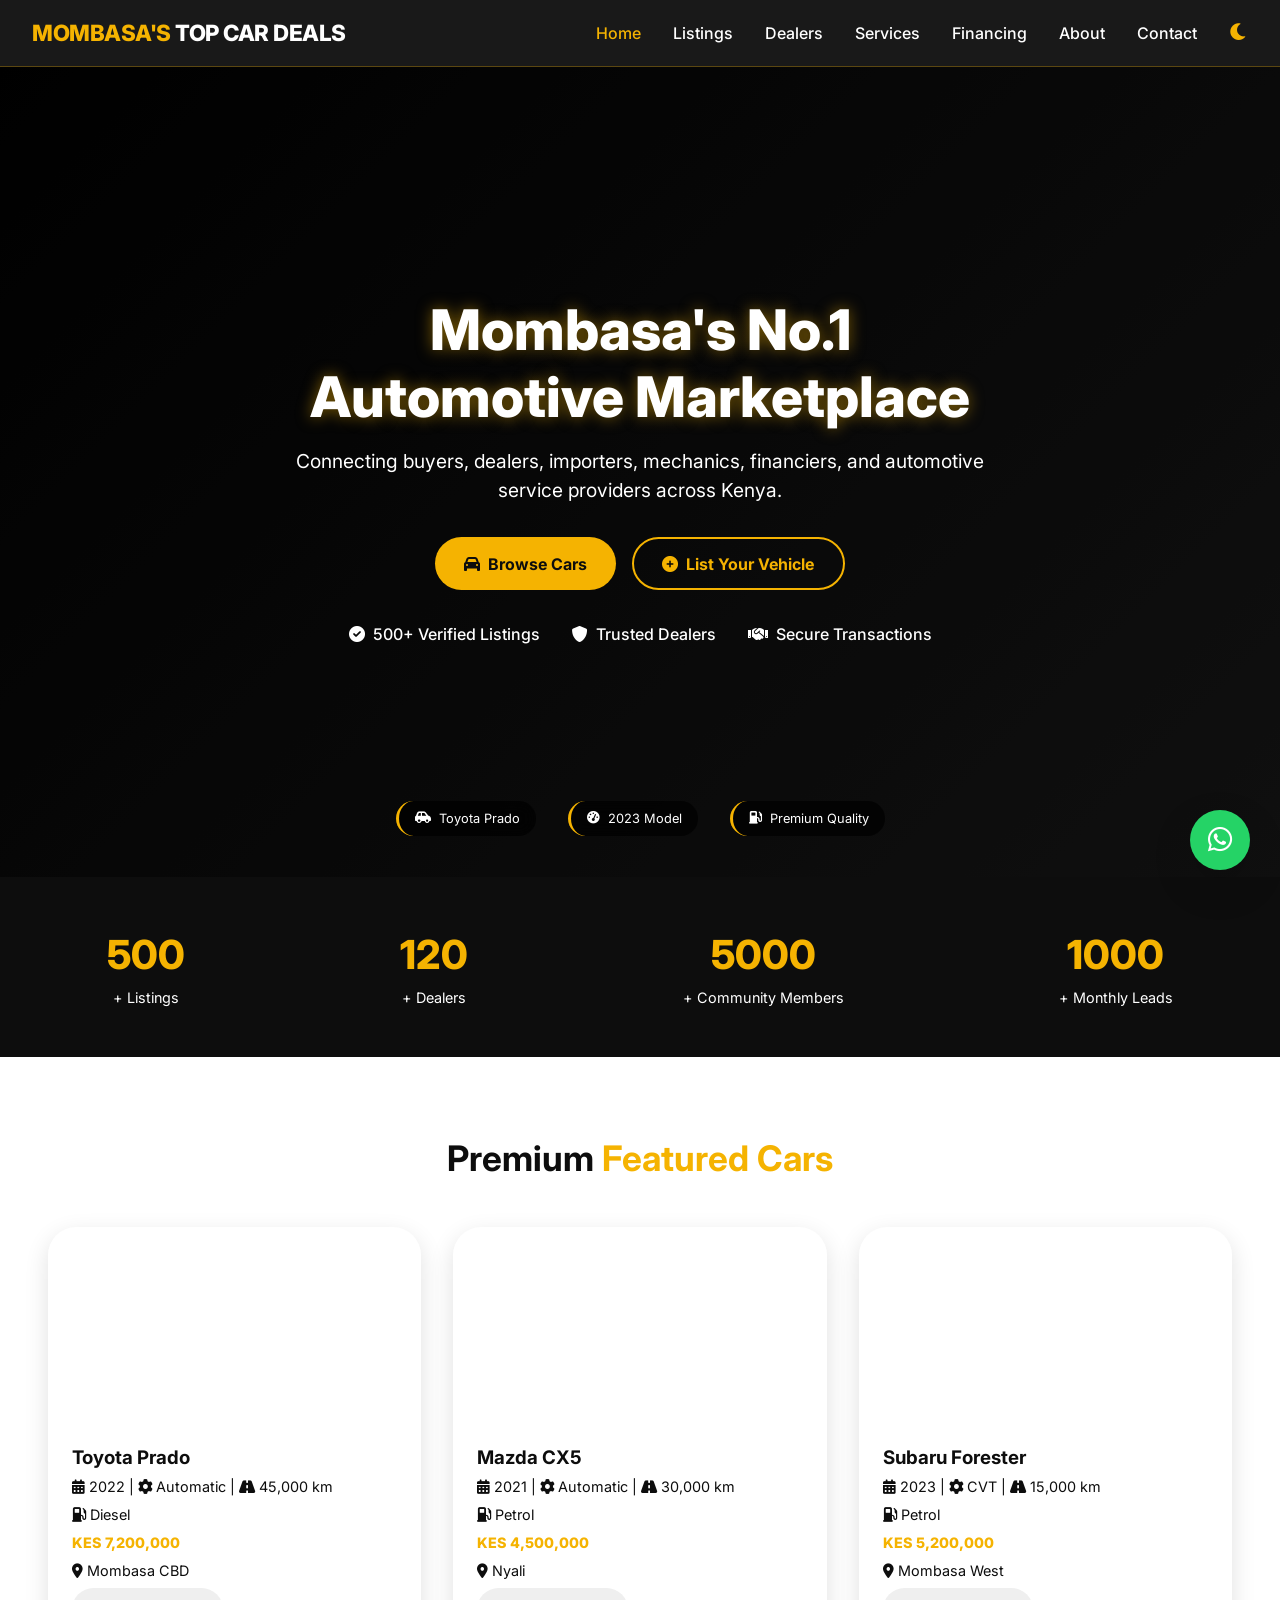
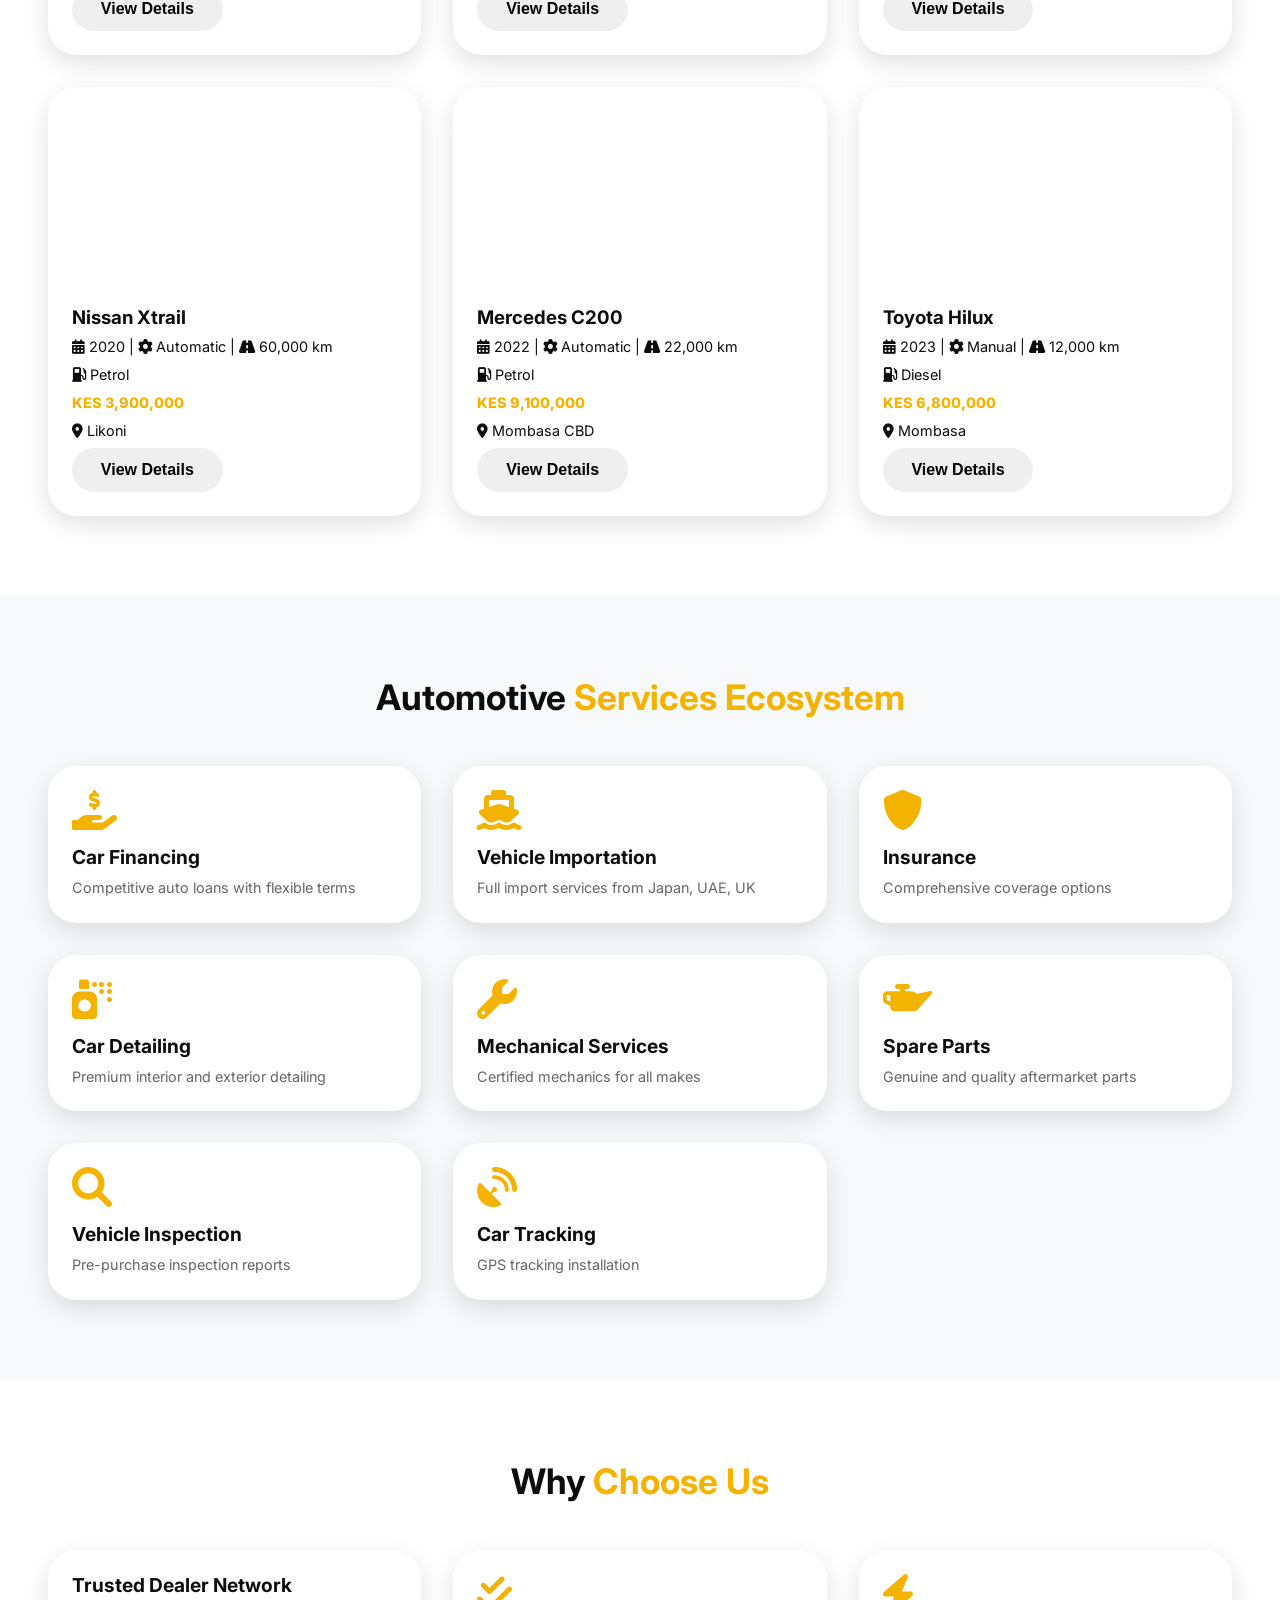
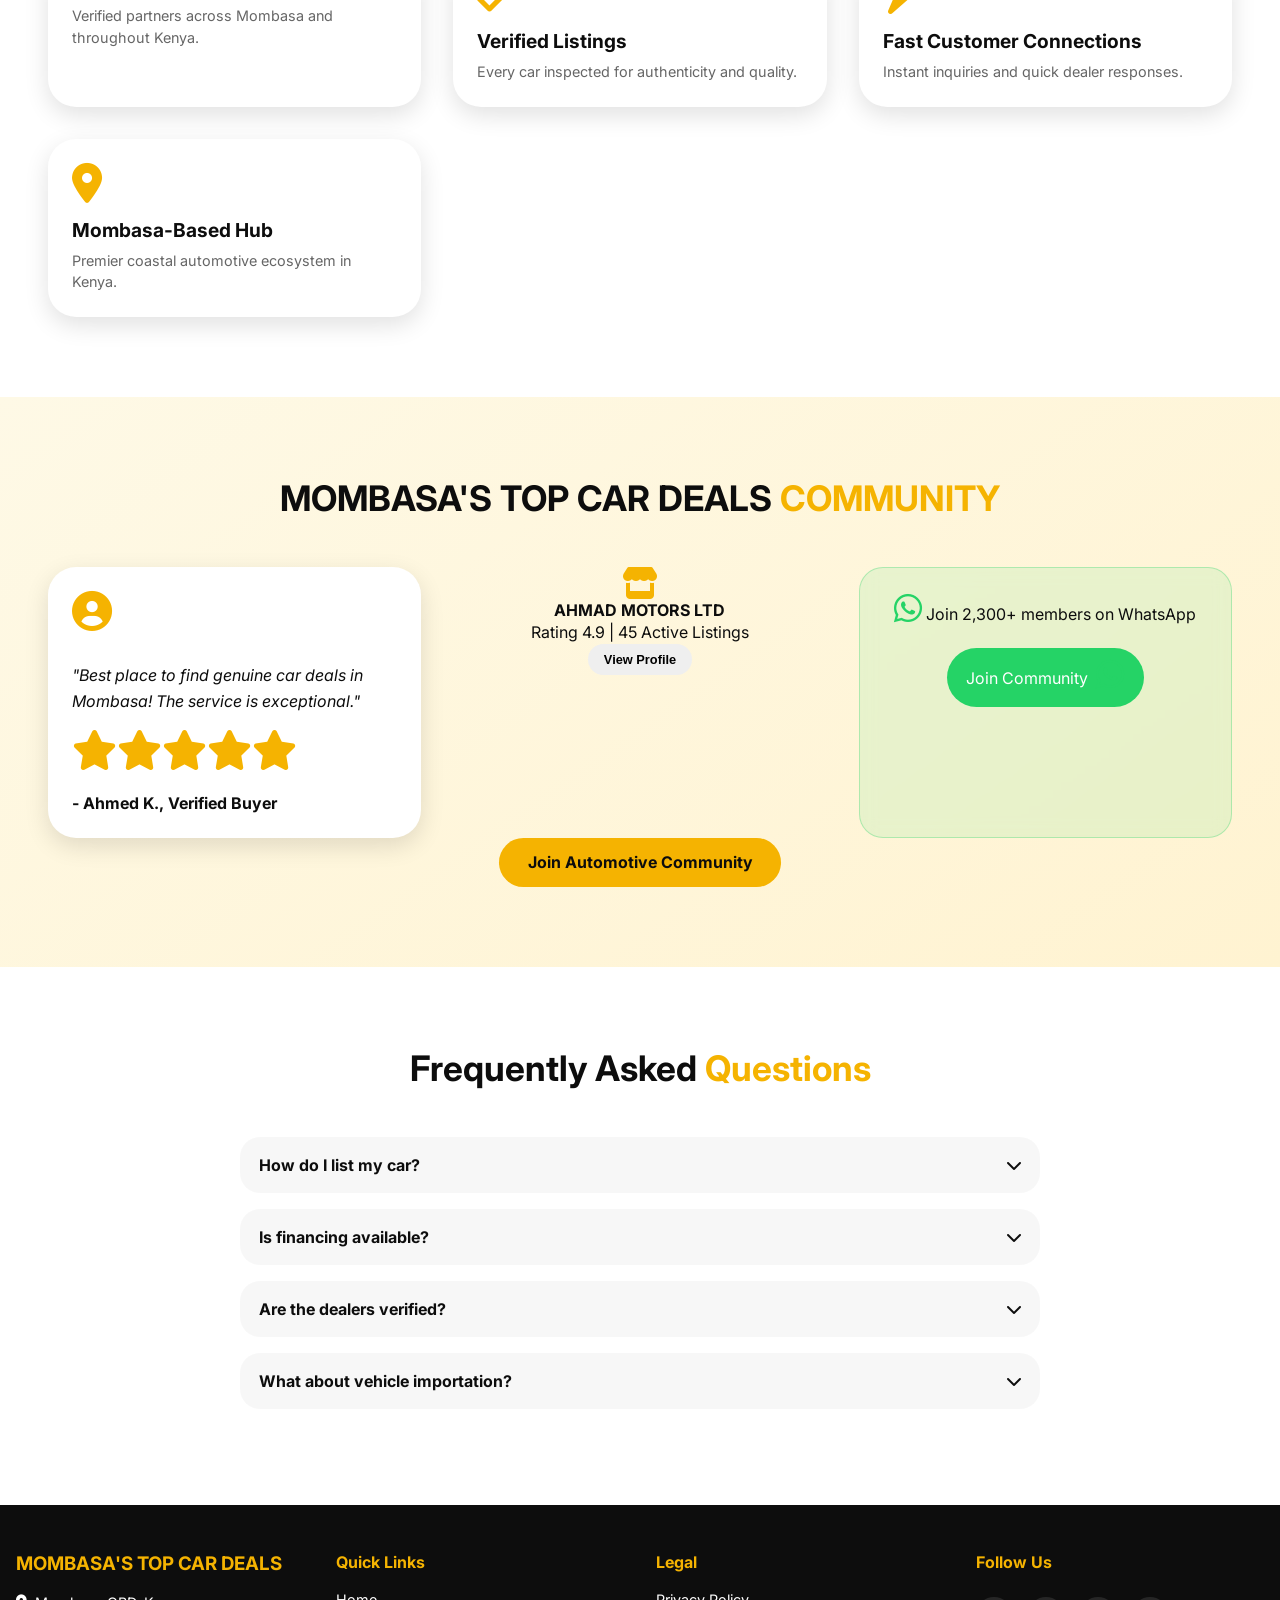
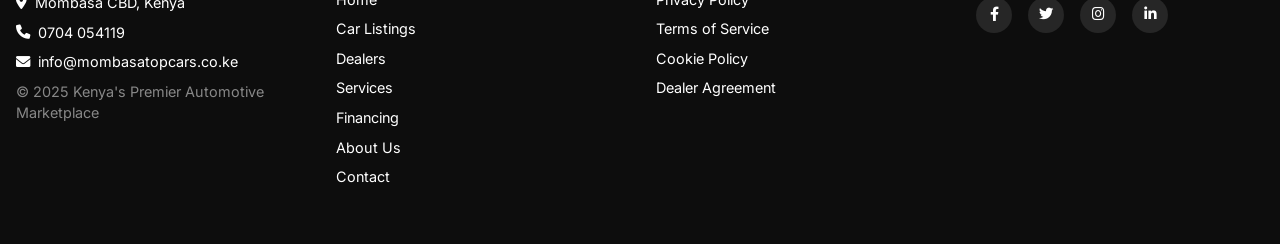
==== index.html @ 68b7b381 "Add files via upload" ====
<!DOCTYPE html>
<html lang="en">
<head>
    <meta charset="UTF-8">
    <meta name="viewport" content="width=device-width, initial-scale=1.0, viewport-fit=cover">
    <meta name="description" content="Mombasa's #1 Automotive Marketplace - Connect with trusted dealers, explore premium cars, financing, and automotive services across Kenya.">
    <meta name="keywords" content="Mombasa car dealers, Kenya automotive marketplace, used cars Kenya, dealership Mombasa, car financing Kenya, vehicle importation Kenya">
    <meta name="author" content="Mombasa's Top Car Deals">
    <meta property="og:title" content="Mombasa's Top Car Deals | Premium Automotive Marketplace">
    <meta property="og:description" content="Buy, sell, finance, and service vehicles in Kenya's premier automotive hub.">
    <meta property="og:image" content="assets/og-image.jpg">
    <meta property="og:type" content="website">
    <title>Mombasa's Top Car Deals | Premium Automotive Marketplace Kenya</title>
    <link rel="stylesheet" href="https://cdnjs.cloudflare.com/ajax/libs/font-awesome/6.0.0-beta3/css/all.min.css">
    <link rel="stylesheet" href="css/style.css">
    <link href="https://fonts.googleapis.com/css2?family=Inter:opsz,wght@14..32,300;14..32,400;14..32,500;14..32,600;14..32,700;14..32,800&display=swap" rel="stylesheet">
</head>
<body>

    <a href="https://wa.me/254704054119" class="whatsapp-float" target="_blank" aria-label="WhatsApp Chat">
        <i class="fab fa-whatsapp"></i>
    </a>


    <nav class="navbar">
        <div class="nav-container">
            <div class="logo">
                <span class="logo-gold">MOMBASA'S</span> TOP CAR DEALS
            </div>
            <div class="nav-links" id="navLinks">
                <a href="index.html" class="active">Home</a>
                <a href="listings.html">Listings</a>
                <a href="dealers.html">Dealers</a>
                <a href="services.html">Services</a>
                <a href="financing.html">Financing</a>
                <a href="about.html">About</a>
                <a href="contact.html">Contact</a>
                <button id="darkModeToggle" class="dark-toggle">
                    <i class="fas fa-moon"></i>
                </button>
            </div>
            <div class="hamburger" id="hamburger">
                <i class="fas fa-bars"></i>
            </div>
        </div>
    </nav>

    <main>
        <section class="hero">
            <div class="hero-overlay"></div>
            <div class="hero-content">
                <h1 class="hero-title">Mombasa's No.1 Automotive Marketplace</h1>
                <p class="hero-subtitle">Connecting buyers, dealers, importers, mechanics, financiers, and automotive service providers across Kenya.</p>
                <div class="hero-buttons">
                    <a href="listings.html" class="btn btn-primary">
                        <i class="fas fa-car"></i> Browse Cars
                    </a>
                    <a href="contact.html" class="btn btn-secondary">
                        <i class="fas fa-plus-circle"></i> List Your Vehicle
                    </a>
                </div>
                <div class="trust-badges">
                    <span><i class="fas fa-check-circle"></i> 500+ Verified Listings</span>
                    <span><i class="fas fa-shield-alt"></i> Trusted Dealers</span>
                    <span><i class="fas fa-handshake"></i> Secure Transactions</span>
                </div>
            </div>
            <div class="floating-cards">
                <div class="float-card"><i class="fas fa-car-side"></i> Toyota Prado</div>
                <div class="float-card"><i class="fas fa-tachometer-alt"></i> 2023 Model</div>
                <div class="float-card"><i class="fas fa-gas-pump"></i> Premium Quality</div>
            </div>
        </section>

        <section class="stats-section">
            <div class="stat-item">
                <div class="stat-number" data-target="500">0</div>
                <span class="stat-label">+ Listings</span>
            </div>
            <div class="stat-item">
                <div class="stat-number" data-target="120">0</div>
                <span class="stat-label">+ Dealers</span>
            </div>
            <div class="stat-item">
                <div class="stat-number" data-target="5000">0</div>
                <span class="stat-label">+ Community Members</span>
            </div>
            <div class="stat-item">
                <div class="stat-number" data-target="1000">0</div>
                <span class="stat-label">+ Monthly Leads</span>
            </div>
        </section>

        <section class="section featured-cars">
            <div class="container">
                <h2 class="section-title">Premium <span class="highlight">Featured Cars</span></h2>
                <div class="cars-grid" id="featuredCarsGrid"></div>
            </div>
        </section>

        <section class="section bg-dark services-section">
            <div class="container">
                <h2 class="section-title">Automotive <span class="highlight">Services Ecosystem</span></h2>
                <div class="services-grid" id="servicesGrid"></div>
            </div>
        </section>

        <section class="section why-choose-us">
            <div class="container">
                <h2 class="section-title">Why <span class="highlight">Choose Us</span></h2>
                <div class="features-grid">
                    <div class="feature-card">
                        <h3>Trusted Dealer Network</h3>
                        <p>Verified partners across Mombasa and throughout Kenya.</p>
                    </div>
                    <div class="feature-card">
                        <i class="fas fa-check-double"></i>
                        <h3>Verified Listings</h3>
                        <p>Every car inspected for authenticity and quality.</p>
                    </div>
                    <div class="feature-card">
                        <i class="fas fa-bolt"></i>
                        <h3>Fast Customer Connections</h3>
                        <p>Instant inquiries and quick dealer responses.</p>
                    </div>
                    <div class="feature-card">
                        <i class="fas fa-map-marker-alt"></i>
                        <h3>Mombasa-Based Hub</h3>
                        <p>Premier coastal automotive ecosystem in Kenya.</p>
                    </div>
                </div>
            </div>
        </section>

        <section class="section community-section">
            <div class="container">
                <h2 class="section-title">MOMBASA'S TOP CAR DEALS <span class="highlight">COMMUNITY</span></h2>
                <div class="community-grid">
                    <div class="testimonial-card">
                        <i class="fas fa-user-circle"></i>
                        <p>"Best place to find genuine car deals in Mombasa! The service is exceptional."</p>
                        <div class="stars">
                            <i class="fas fa-star"></i><i class="fas fa-star"></i><i class="fas fa-star"></i><i class="fas fa-star"></i><i class="fas fa-star"></i>
                        </div>
                        <h4>- Ahmed K., Verified Buyer</h4>
                    </div>
                    <div class="dealer-spotlight">
                        <i class="fas fa-store"></i>
                        <h4>AHMAD MOTORS LTD</h4>
                        <p>Rating 4.9 | 45 Active Listings</p>
                        <button class="btn btn-small view-dealer">View Profile</button>
                    </div>
                    <div class="whatsapp-preview">
                        <i class="fab fa-whatsapp"></i>
                        <span>Join 2,300+ members on WhatsApp</span>
                        <a href="#" class="btn-whatsapp">Join Community <i class="fab fa-whatsapp"></i></a>
                    </div>
                </div>
                <div class="text-center">
                    <a href="contact.html" class="btn btn-primary">Join Automotive Community</a>
                </div>
            </div>
        </section>

        <section class="section faq-section">
            <div class="container">
                <h2 class="section-title">Frequently Asked <span class="highlight">Questions</span></h2>
                <div class="faq-accordion">
                    <div class="faq-item">
                        <div class="faq-question">How do I list my car? <i class="fas fa-chevron-down"></i></div>
                        <div class="faq-answer">Contact our team via the contact page or call 0704 054119 to list your vehicle instantly. Our representatives will guide you through the simple process.</div>
                    </div>
                    <div class="faq-item">
                        <div class="faq-question">Is financing available? <i class="fas fa-chevron-down"></i></div>
                        <div class="faq-answer">Yes absolutely! Use our financing page to calculate monthly installments and apply with our trusted partner banks and financial institutions.</div>
                    </div>
                    <div class="faq-item">
                        <div class="faq-question">Are the dealers verified? <i class="fas fa-chevron-down"></i></div>
                        <div class="faq-answer">Every dealer on our platform undergoes thorough verification including business registration, physical location checks, and customer feedback validation.</div>
                    </div>
                    <div class="faq-item">
                        <div class="faq-question">What about vehicle importation? <i class="fas fa-chevron-down"></i></div>
                        <div class="faq-answer">We offer comprehensive vehicle importation services from Japan, UAE, and UK with full customs clearance and delivery to Mombasa port.</div>
                    </div>
                </div>
            </div>
        </section>
    </main>

    <footer class="footer">
        <div class="footer-content">
            <div class="footer-section">
                <h3>MOMBASA'S TOP CAR DEALS</h3>
                <p><i class="fas fa-map-marker-alt"></i> Mombasa CBD, Kenya</p>
                <p><i class="fas fa-phone"></i> 0704 054119</p>
                <p><i class="fas fa-envelope"></i> info@mombasatopcars.co.ke</p>
                <p class="copyright">© 2025 Kenya's Premier Automotive Marketplace</p>
            </div>
            <div class="footer-section">
                <h4>Quick Links</h4>
                <a href="index.html">Home</a>
                <a href="listings.html">Car Listings</a>
                <a href="dealers.html">Dealers</a>
                <a href="services.html">Services</a>
                <a href="financing.html">Financing</a>
                <a href="about.html">About Us</a>
                <a href="contact.html">Contact</a>
            </div>
            <div class="footer-section">
                <h4>Legal</h4>
                <a href="#">Privacy Policy</a>
                <a href="#">Terms of Service</a>
                <a href="#">Cookie Policy</a>
                <a href="#">Dealer Agreement</a>
            </div>
            <div class="footer-section">
                <h4>Follow Us</h4>
                <div class="social-icons">
                    <a href="#" aria-label="Facebook"><i class="fab fa-facebook-f"></i></a>
                    <a href="#" aria-label="Twitter"><i class="fab fa-twitter"></i></a>
                    <a href="#" aria-label="Instagram"><i class="fab fa-instagram"></i></a>
                    <a href="#" aria-label="LinkedIn"><i class="fab fa-linkedin-in"></i></a>
                </div>
            </div>
        </div>
    </footer>

    <script src="js/script.js"></script>
</body>
</html>
---- css/style.css ----
/* css/style.css - Premium Automotive Marketplace Platform */

/* ============================================
   CSS Variables & Reset
   ============================================ */
:root {
    --black: #0D0D0D;
    --gold: #F5B301;
    --red: #D62828;
    --white: #FFFFFF;
    --gray-100: #f8f9fa;
    --gray-200: #e9ecef;
    --gray-300: #dee2e6;
    --gray-800: #1e1e1e;
    --shadow-sm: 0 2px 8px rgba(0, 0, 0, 0.08);
    --shadow-md: 0 8px 24px rgba(0, 0, 0, 0.12);
    --shadow-lg: 0 16px 40px rgba(0, 0, 0, 0.16);
    --shadow-xl: 0 24px 56px rgba(0, 0, 0, 0.2);
    --transition-fast: 0.2s ease;
    --transition-base: 0.3s ease;
    --transition-slow: 0.5s ease;
}

* {
    margin: 0;
    padding: 0;
    box-sizing: border-box;
}

body {
    font-family: 'Inter', sans-serif;
    background: var(--white);
    color: var(--black);
    overflow-x: hidden;
    transition: background var(--transition-base), color var(--transition-base);
    line-height: 1.5;
}

body.dark {
    background: #121212;
    color: #e0e0e0;
}

/* ============================================
   Typography
   ============================================ */
h1, h2, h3, h4, h5, h6 {
    font-weight: 700;
    line-height: 1.2;
}

a {
    text-decoration: none;
    color: inherit;
}

/* ============================================
   Loading Overlay
   ============================================ */
#loading-overlay {
    position: fixed;
    inset: 0;
    background: var(--black);
    z-index: 9999;
    display: flex;
    align-items: center;
    justify-content: center;
    transition: opacity 0.3s ease;
}

.loader {
    width: 48px;
    height: 48px;
    border: 4px solid var(--gray-300);
    border-top-color: var(--gold);
    border-radius: 50%;
    animation: spin 1s linear infinite;
}

@keyframes spin {
    to { transform: rotate(360deg); }
}

/* ============================================
   WhatsApp Float & Back to Top
   ============================================ */
.whatsapp-float {
    position: fixed;
    bottom: 30px;
    right: 30px;
    background: #25D366;
    color: white;
    width: 60px;
    height: 60px;
    border-radius: 50%;
    display: flex;
    align-items: center;
    justify-content: center;
    font-size: 28px;
    z-index: 99;
    box-shadow: var(--shadow-lg);
    transition: transform var(--transition-fast);
}

.whatsapp-float:hover {
    transform: scale(1.1);
}

.back-to-top {
    position: fixed;
    bottom: 110px;
    right: 30px;
    background: var(--gold);
    color: var(--black);
    width: 45px;
    height: 45px;
    border-radius: 50%;
    border: none;
    cursor: pointer;
    display: none;
    z-index: 99;
    transition: transform var(--transition-fast);
}

.back-to-top:hover {
    transform: scale(1.1);
}

/* ============================================
   Navigation
   ============================================ */
.navbar {
    position: sticky;
    top: 0;
    z-index: 1000;
    background: rgba(13, 13, 13, 0.95);
    backdrop-filter: blur(16px);
    padding: 1rem 2rem;
    border-bottom: 1px solid rgba(245, 179, 1, 0.3);
    transition: var(--transition-base);
}

.nav-container {
    max-width: 1400px;
    margin: 0 auto;
    display: flex;
    justify-content: space-between;
    align-items: center;
}

.logo {
    font-weight: 800;
    font-size: 1.2rem;
    color: var(--white);
    letter-spacing: -0.5px;
}

@media (min-width: 768px) {
    .logo {
        font-size: 1.4rem;
    }
}

.logo-gold {
    color: var(--gold);
}

.nav-links {
    display: flex;
    gap: 1.5rem;
    align-items: center;
}

@media (min-width: 1024px) {
    .nav-links {
        gap: 2rem;
    }
}

.nav-links a {
    color: var(--white);
    font-weight: 500;
    transition: color var(--transition-fast);
    font-size: 0.9rem;
}

@media (min-width: 768px) {
    .nav-links a {
        font-size: 1rem;
    }
}

.nav-links a:hover,
.nav-links a.active {
    color: var(--gold);
}

.dark-toggle {
    background: none;
    border: none;
    color: var(--gold);
    font-size: 1.2rem;
    cursor: pointer;
    transition: transform var(--transition-fast);
}

.dark-toggle:hover {
    transform: scale(1.1);
}

.hamburger {
    display: none;
    font-size: 1.5rem;
    color: var(--white);
    cursor: pointer;
}

@media (max-width: 768px) {
    .hamburger {
        display: block;
    }
    
    .nav-links {
        position: fixed;
        top: 70px;
        left: -100%;
        flex-direction: column;
        background: rgba(13, 13, 13, 0.98);
        backdrop-filter: blur(20px);
        width: 100%;
        text-align: center;
        transition: left 0.3s ease;
        padding: 2rem;
        gap: 1.5rem;
        border-bottom: 1px solid rgba(245, 179, 1, 0.3);
    }
    
    .nav-links.active {
        left: 0;
    }
}

/* ============================================
   Hero Section
   ============================================ */
.hero {
    position: relative;
    min-height: 90vh;
    background: linear-gradient(135deg, #000000 0%, #1a1a1a 100%);
    display: flex;
    align-items: center;
    justify-content: center;
    text-align: center;
    color: var(--white);
    overflow: hidden;
}

.hero-overlay {
    position: absolute;
    inset: 0;
    background: rgba(0, 0, 0, 0.4);
}

.hero-content {
    position: relative;
    z-index: 2;
    max-width: 800px;
    padding: 2rem;
}

.hero-title {
    font-size: 2rem;
    font-weight: 800;
    text-shadow: 0 0 15px rgba(245, 179, 1, 0.5);
    margin-bottom: 1rem;
}

@media (min-width: 768px) {
    .hero-title {
        font-size: 3rem;
    }
}

@media (min-width: 1024px) {
    .hero-title {
        font-size: 3.5rem;
    }
}

.hero-subtitle {
    font-size: 1rem;
    margin: 1rem 0;
    line-height: 1.5;
}

@media (min-width: 768px) {
    .hero-subtitle {
        font-size: 1.2rem;
    }
}

.hero-buttons {
    display: flex;
    gap: 1rem;
    justify-content: center;
    margin: 2rem 0;
    flex-wrap: wrap;
}

.trust-badges {
    display: flex;
    gap: 1rem;
    justify-content: center;
    margin-top: 2rem;
    font-weight: 500;
    flex-wrap: wrap;
}

@media (min-width: 768px) {
    .trust-badges {
        gap: 2rem;
    }
}

.trust-badges span {
    display: flex;
    align-items: center;
    gap: 0.5rem;
    font-size: 0.85rem;
}

@media (min-width: 768px) {
    .trust-badges span {
        font-size: 1rem;
    }
}

.floating-cards {
    position: absolute;
    bottom: 5%;
    left: 0;
    right: 0;
    display: flex;
    justify-content: center;
    gap: 1rem;
    flex-wrap: wrap;
    padding: 0 1rem;
    animation: float 3s infinite alternate;
}

@media (min-width: 768px) {
    .floating-cards {
        gap: 2rem;
    }
}

.float-card {
    background: rgba(0, 0, 0, 0.7);
    backdrop-filter: blur(8px);
    padding: 0.5rem 1rem;
    border-radius: 40px;
    border-left: 3px solid var(--gold);
    font-size: 0.8rem;
    display: flex;
    align-items: center;
    gap: 0.5rem;
}

@keyframes float {
    from { transform: translateY(0px); }
    to { transform: translateY(-15px); }
}

/* ============================================
   Stats Section
   ============================================ */
.stats-section {
    display: flex;
    justify-content: space-around;
    padding: 3rem 1rem;
    background: var(--black);
    color: var(--white);
    text-align: center;
    flex-wrap: wrap;
    gap: 2rem;
}

.stat-number {
    font-size: 2rem;
    font-weight: 800;
    color: var(--gold);
}

@media (min-width: 768px) {
    .stat-number {
        font-size: 2.5rem;
    }
}

.stat-label {
    font-size: 0.9rem;
}

/* ============================================
   Buttons
   ============================================ */
.btn {
    padding: 0.8rem 1.8rem;
    border-radius: 50px;
    font-weight: 700;
    transition: all var(--transition-base);
    display: inline-flex;
    align-items: center;
    gap: 0.5rem;
    border: none;
    cursor: pointer;
    font-size: 0.9rem;
}

@media (min-width: 768px) {
    .btn {
        font-size: 1rem;
    }
}

.btn-primary {
    background: var(--gold);
    color: var(--black);
}

.btn-primary:hover {
    transform: scale(1.05);
    box-shadow: 0 10px 20px rgba(245, 179, 1, 0.3);
}

.btn-secondary {
    background: transparent;
    border: 2px solid var(--gold);
    color: var(--gold);
}

.btn-secondary:hover {
    background: var(--gold);
    color: var(--black);
    transform: scale(1.05);
}

.btn-small {
    padding: 0.5rem 1rem;
    font-size: 0.8rem;
}

.btn-block {
    width: 100%;
    justify-content: center;
}

/* ============================================
   Section Styles
   ============================================ */
.section {
    padding: 3rem 1rem;
}

@media (min-width: 768px) {
    .section {
        padding: 5rem 2rem;
    }
}

.container {
    max-width: 1300px;
    margin: 0 auto;
    padding: 0 1rem;
}

.section-title {
    font-size: 1.8rem;
    text-align: center;
    margin-bottom: 2rem;
    font-weight: 700;
}

@media (min-width: 768px) {
    .section-title {
        font-size: 2.2rem;
        margin-bottom: 3rem;
    }
}

.highlight {
    color: var(--gold);
}

.bg-dark {
    background: var(--gray-100);
}

body.dark .bg-dark {
    background: #0a0a0a;
}

.text-center {
    text-align: center;
}

/* ============================================
   Grid Layouts
   ============================================ */
.cars-grid,
.services-grid,
.features-grid,
.community-grid,
.dealers-grid,
.all-services-grid,
.team-grid {
    display: grid;
    grid-template-columns: repeat(auto-fill, minmax(280px, 1fr));
    gap: 1.5rem;
}

@media (min-width: 1024px) {
    .cars-grid,
    .services-grid,
    .features-grid,
    .community-grid,
    .dealers-grid,
    .all-services-grid,
    .team-grid {
        gap: 2rem;
    }
}

/* ============================================
   Cards
   ============================================ */
.card,
.service-card,
.feature-card,
.testimonial-card,
.dealer-card,
.team-card,
.partner-card,
.value-card {
    background: var(--white);
    border-radius: 28px;
    padding: 1.5rem;
    transition: all var(--transition-base);
    box-shadow: var(--shadow-md);
}

body.dark .card,
body.dark .service-card,
body.dark .feature-card,
body.dark .testimonial-card,
body.dark .dealer-card,
body.dark .team-card,
body.dark .partner-card,
body.dark .value-card {
    background: rgba(30, 30, 40, 0.9);
    backdrop-filter: blur(4px);
    border: 1px solid rgba(245, 179, 1, 0.2);
}

.card:hover,
.service-card:hover,
.feature-card:hover,
.dealer-card:hover,
.team-card:hover,
.partner-card:hover,
.value-card:hover {
    transform: translateY(-8px);
    box-shadow: var(--shadow-xl);
}

.car-img {
    background: linear-gradient(135deg, #333, #555);
    height: 180px;
    border-radius: 20px;
    background-size: cover;
    background-position: center;
    margin-bottom: 1rem;
}

.car-details p {
    margin: 0.4rem 0;
    font-size: 0.9rem;
}

.price {
    font-weight: 800;
    font-size: 1.3rem;
    color: var(--gold);
    margin: 0.5rem 0;
}

.feature-card i,
.service-card i,
.testimonial-card i,
.dealer-card .dealer-icon i,
.team-card i,
.partner-card i,
.value-card i {
    font-size: 2.5rem;
    color: var(--gold);
    margin-bottom: 1rem;
}

.feature-card h3,
.service-card h3,
.dealer-card h3,
.team-card h3,
.partner-card h3,
.value-card h3 {
    margin-bottom: 0.5rem;
    font-size: 1.2rem;
}

.feature-card p,
.service-card p,
.dealer-card p,
.team-card p,
.partner-card p,
.value-card p {
    font-size: 0.9rem;
    line-height: 1.5;
    color: #666;
}

body.dark .feature-card p,
body.dark .service-card p,
body.dark .dealer-card p,
body.dark .team-card p,
body.dark .partner-card p,
body.dark .value-card p {
    color: #aaa;
}

/* ============================================
   Community Section
   ============================================ */
.community-section {
    background: linear-gradient(145deg, #fef9e6, #fff3d1);
}

body.dark .community-section {
    background: linear-gradient(145deg, #0a0a0a, #1a1a1a);
}

.testimonial-card p {
    font-style: italic;
    margin: 1rem 0;
    line-height: 1.6;
}

.stars {
    color: var(--gold);
    margin: 0.5rem 0;
}

.dealer-spotlight {
    text-align: center;
}

.dealer-spotlight i {
    font-size: 2rem;
    color: var(--gold);
}

.whatsapp-preview {
    background: rgba(37, 211, 102, 0.1);
    backdrop-filter: blur(8px);
    border-radius: 24px;
    padding: 1.5rem;
    text-align: center;
    border: 1px solid rgba(37, 211, 102, 0.3);
}

.whatsapp-preview i {
    font-size: 2rem;
    color: #25D366;
    margin-bottom: 0.5rem;
}

.btn-whatsapp {
    display: inline-flex;
    align-items: center;
    gap: 0.5rem;
    background: #25D366;
    color: white;
    padding: 0.6rem 1.2rem;
    border-radius: 40px;
    text-decoration: none;
    margin-top: 1rem;
    transition: var(--transition-base);
}

.btn-whatsapp:hover {
    transform: scale(1.05);
}

/* ============================================
   FAQ Accordion
   ============================================ */
.faq-accordion {
    max-width: 800px;
    margin: 0 auto;
}

.faq-item {
    background: rgba(0, 0, 0, 0.03);
    margin: 1rem 0;
    border-radius: 20px;
    padding: 1rem 1.2rem;
    cursor: pointer;
    transition: var(--transition-base);
}

body.dark .faq-item {
    background: rgba(255, 255, 255, 0.05);
}

.faq-item:hover {
    background: rgba(245, 179, 1, 0.05);
}

.faq-question {
    font-weight: 700;
    display: flex;
    justify-content: space-between;
    align-items: center;
}

.faq-answer {
    max-height: 0;
    overflow: hidden;
    transition: max-height 0.3s ease;
    font-size: 0.9rem;
    line-height: 1.6;
    color: #666;
}

body.dark .faq-answer {
    color: #aaa;
}

.faq-item.active .faq-answer {
    max-height: 200px;
    margin-top: 1rem;
}

/* ============================================
   Filters Section
   ============================================ */
.filters-section {
    margin-bottom: 2rem;
    display: flex;
    flex-wrap: wrap;
    gap: 1rem;
    justify-content: space-between;
    align-items: center;
}

.search-box {
    position: relative;
    flex: 1;
    min-width: 200px;
}

.search-box i {
    position: absolute;
    left: 15px;
    top: 50%;
    transform: translateY(-50%);
    color: #999;
}

.search-box input {
    width: 100%;
    padding: 0.8rem 1rem 0.8rem 2.5rem;
    border-radius: 40px;
    border: 1px solid var(--gray-300);
    font-size: 0.9rem;
}

body.dark .search-box input {
    background: #2a2a2a;
    border-color: #444;
    color: white;
}

.filter-group {
    display: flex;
    gap: 0.8rem;
    flex-wrap: wrap;
}

.filter-group select {
    padding: 0.8rem 1.2rem;
    border-radius: 40px;
    border: 1px solid var(--gray-300);
    background: white;
    font-size: 0.9rem;
    cursor: pointer;
}

body.dark .filter-group select {
    background: #2a2a2a;
    border-color: #444;
    color: white;
}

/* ============================================
   Dealer Rating
   ============================================ */
.dealer-rating {
    color: var(--gold);
    margin: 0.5rem 0;
    font-weight: 600;
}

/* ============================================
   Financing Page
   ============================================ */
.financing-layout {
    display: grid;
    grid-template-columns: 1fr;
    gap: 2rem;
}

@media (min-width: 992px) {
    .financing-layout {
        grid-template-columns: 1fr 1fr;
    }
}

.calculator-card {
    background: var(--white);
    border-radius: 28px;
    padding: 2rem;
    box-shadow: var(--shadow-md);
}

body.dark .calculator-card {
    background: rgba(30, 30, 40, 0.9);
}

.calculator-card h3 {
    margin-bottom: 1.5rem;
    display: flex;
    align-items: center;
    gap: 0.5rem;
}

.form-group {
    margin-bottom: 1rem;
}

.form-group label {
    display: block;
    margin-bottom: 0.5rem;
    font-weight: 500;
    display: flex;
    align-items: center;
    gap: 0.5rem;
}

.form-group input,
.form-group select,
.form-group textarea {
    width: 100%;
    padding: 0.8rem;
    border-radius: 12px;
    border: 1px solid var(--gray-300);
    font-size: 1rem;
}

body.dark .form-group input,
body.dark .form-group select,
body.dark .form-group textarea {
    background: #2a2a2a;
    border-color: #444;
    color: white;
}

.result-box {
    margin-top: 1.5rem;
    padding: 1rem;
    background: rgba(245, 179, 1, 0.1);
    border-radius: 16px;
    text-align: center;
}

.result-box h3 {
    color: var(--gold);
    margin-bottom: 0.5rem;
}

.result-box .amount {
    font-size: 1.8rem;
    font-weight: 800;
    color: var(--gold);
}

.partners-section h3 {
    margin-bottom: 1rem;
}

.partners-grid {
    display: grid;
    grid-template-columns: repeat(auto-fit, minmax(180px, 1fr));
    gap: 1rem;
    margin-bottom: 2rem;
}

.loan-form {
    background: var(--white);
    border-radius: 28px;
    padding: 1.5rem;
    box-shadow: var(--shadow-md);
    margin-top: 2rem;
}

body.dark .loan-form {
    background: rgba(30, 30, 40, 0.9);
}

/* ============================================
   Contact Page
   ============================================ */
.contact-layout {
    display: grid;
    grid-template-columns: 1fr;
    gap: 2rem;
}

@media (min-width: 992px) {
    .contact-layout {
        grid-template-columns: 1fr 1fr;
    }
}

.contact-info {
    display: grid;
    grid-template-columns: repeat(auto-fit, minmax(200px, 1fr));
    gap: 1rem;
}

.info-card {
    background: var(--white);
    border-radius: 20px;
    padding: 1.5rem;
    text-align: center;
    box-shadow: var(--shadow-sm);
}

body.dark .info-card {
    background: rgba(30, 30, 40, 0.9);
}

.info-card i {
    font-size: 2rem;
    color: var(--gold);
    margin-bottom: 0.5rem;
}

.map-container {
    grid-column: 1 / -1;
}

.form-card {
    background: var(--white);
    border-radius: 28px;
    padding: 2rem;
    box-shadow: var(--shadow-md);
}

body.dark .form-card {
    background: rgba(30, 30, 40, 0.9);
}

.form-card h3 {
    margin-bottom: 1.5rem;
    display: flex;
    align-items: center;
    gap: 0.5rem;
}

/* ============================================
   About Page
   ============================================ */
.about-content {
    max-width: 800px;
    margin: 0 auto;
}

.about-text p {
    font-size: 1rem;
    line-height: 1.8;
    margin-bottom: 1.5rem;
}

@media (min-width: 768px) {
    .about-text p {
        font-size: 1.1rem;
    }
}

.about-values {
    display: grid;
    grid-template-columns: repeat(auto-fit, minmax(250px, 1fr));
    gap: 2rem;
    margin-top: 3rem;
}

/* ============================================
   Footer
   ============================================ */
.footer {
    background: var(--black);
    color: var(--white);
    padding: 3rem 1rem;
}

.footer-content {
    max-width: 1300px;
    margin: 0 auto;
    display: grid;
    grid-template-columns: repeat(auto-fit, minmax(200px, 1fr));
    gap: 2rem;
}

.footer-section h3,
.footer-section h4 {
    margin-bottom: 1rem;
    color: var(--gold);
}

.footer-section p {
    margin: 0.5rem 0;
    font-size: 0.9rem;
    display: flex;
    align-items: center;
    gap: 0.5rem;
}

.footer-section a {
    color: var(--white);
    display: block;
    margin: 0.5rem 0;
    font-size: 0.9rem;
    transition: color var(--transition-fast);
}

.footer-section a:hover {
    color: var(--gold);
    transform: translateX(5px);
}

.social-icons {
    display: flex;
    gap: 1rem;
}

.social-icons a {
    display: inline-flex;
    width: 36px;
    height: 36px;
    align-items: center;
    justify-content: center;
    border-radius: 50%;
    background: rgba(255, 255, 255, 0.1);
    transition: all var(--transition-fast);
}

.social-icons a:hover {
    background: var(--gold);
    color: var(--black);
    transform: translateY(-3px);
}

.copyright {
    margin-top: 1rem;
    font-size: 0.8rem;
    color: #888;
}

/* ============================================
   Toast Notification
   ============================================ */
.toast-notification {
    position: fixed;
    bottom: 100px;
    left: 20px;
    background: var(--gold);
    color: var(--black);
    padding: 0.8rem 1.5rem;
    border-radius: 40px;
    z-index: 9998;
    font-weight: 600;
    box-shadow: var(--shadow-md);
    animation: slideIn 0.3s ease;
}

@keyframes slideIn {
    from {
        transform: translateX(-100%);
        opacity: 0;
    }
    to {
        transform: translateX(0);
        opacity: 1;
    }
}
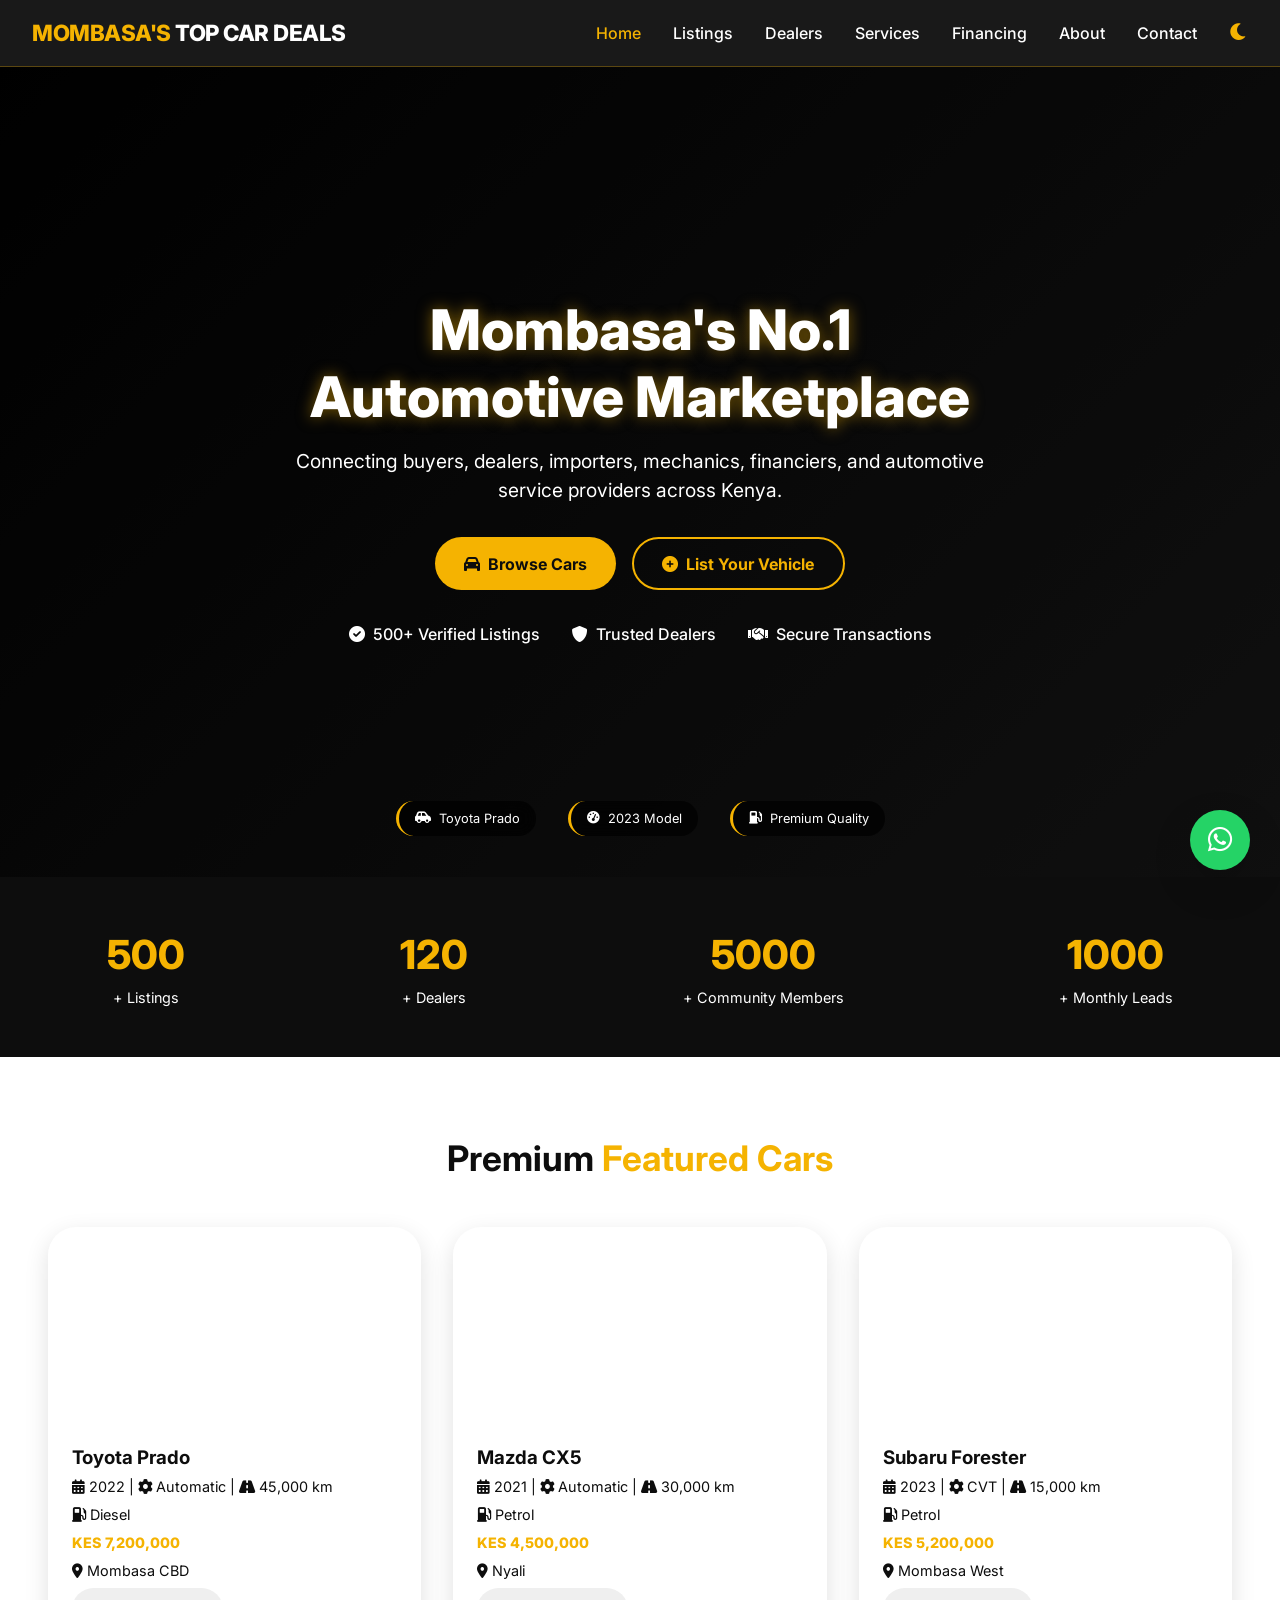
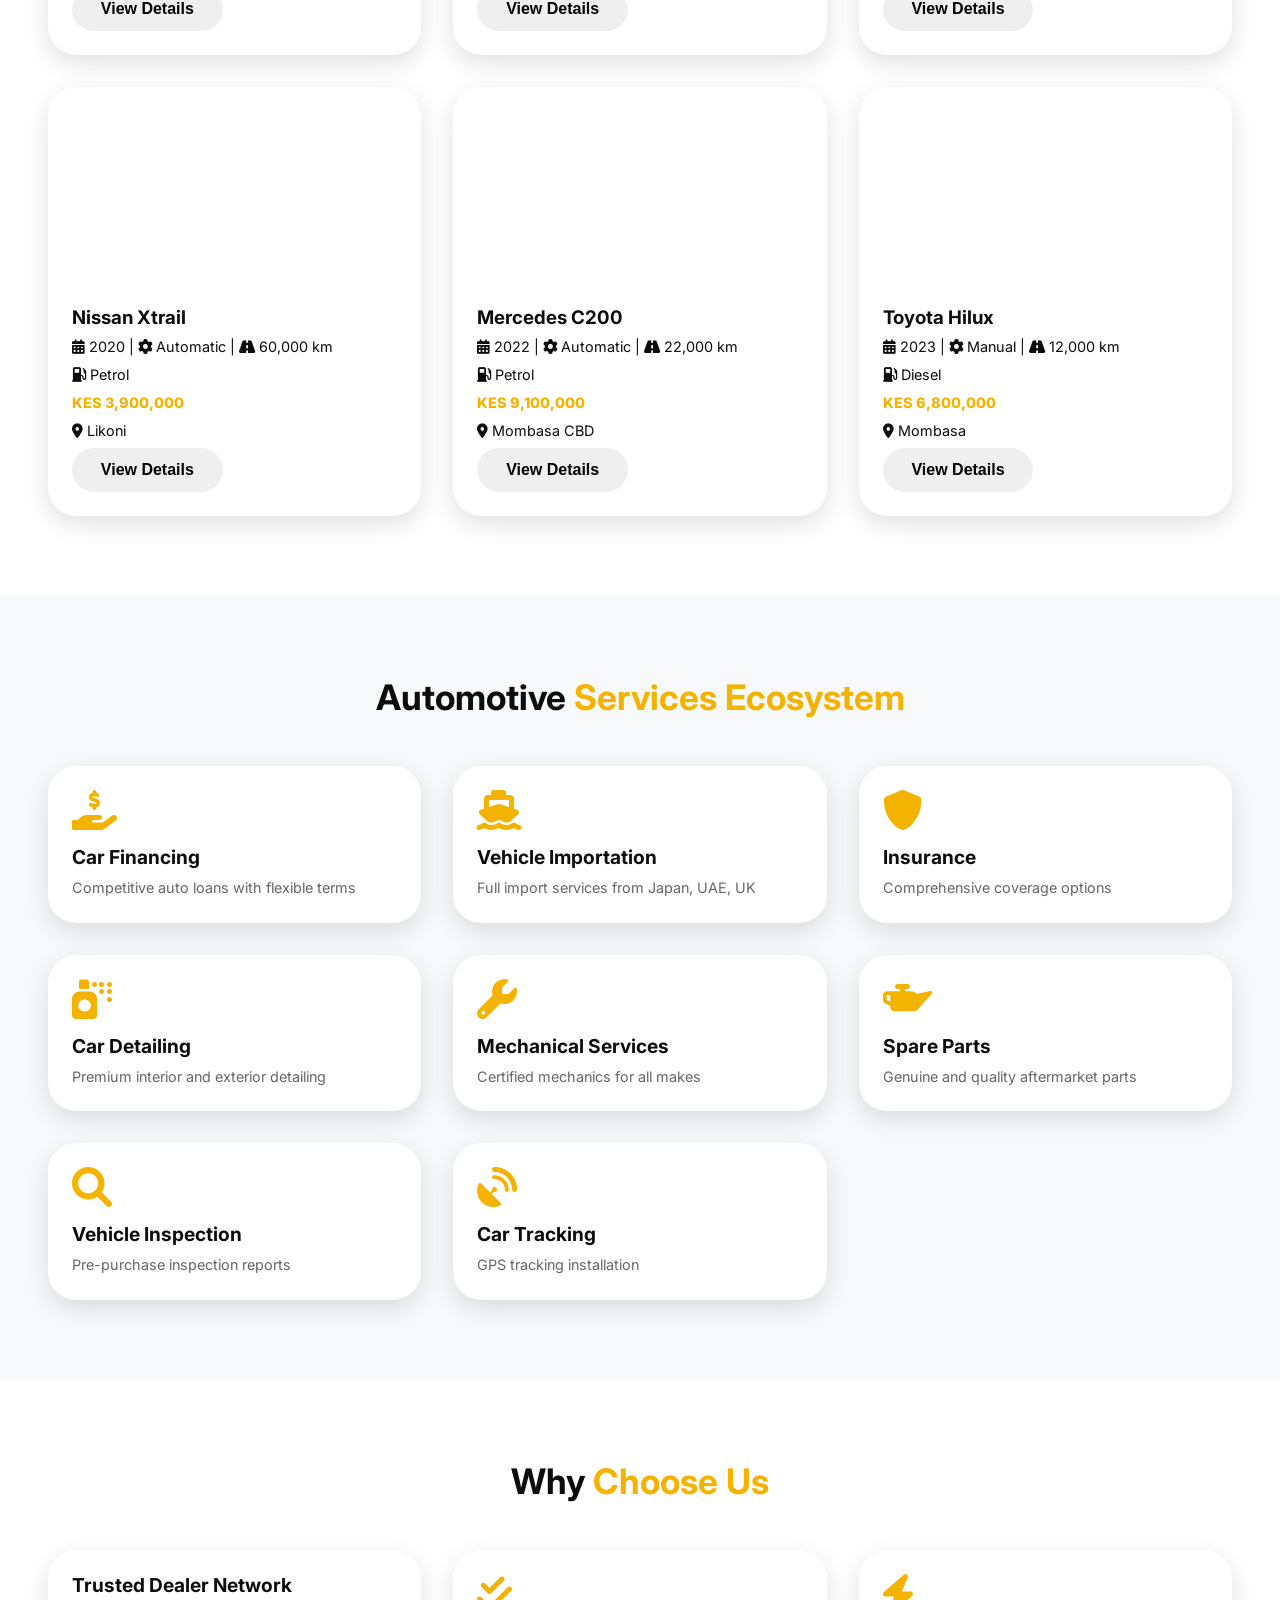
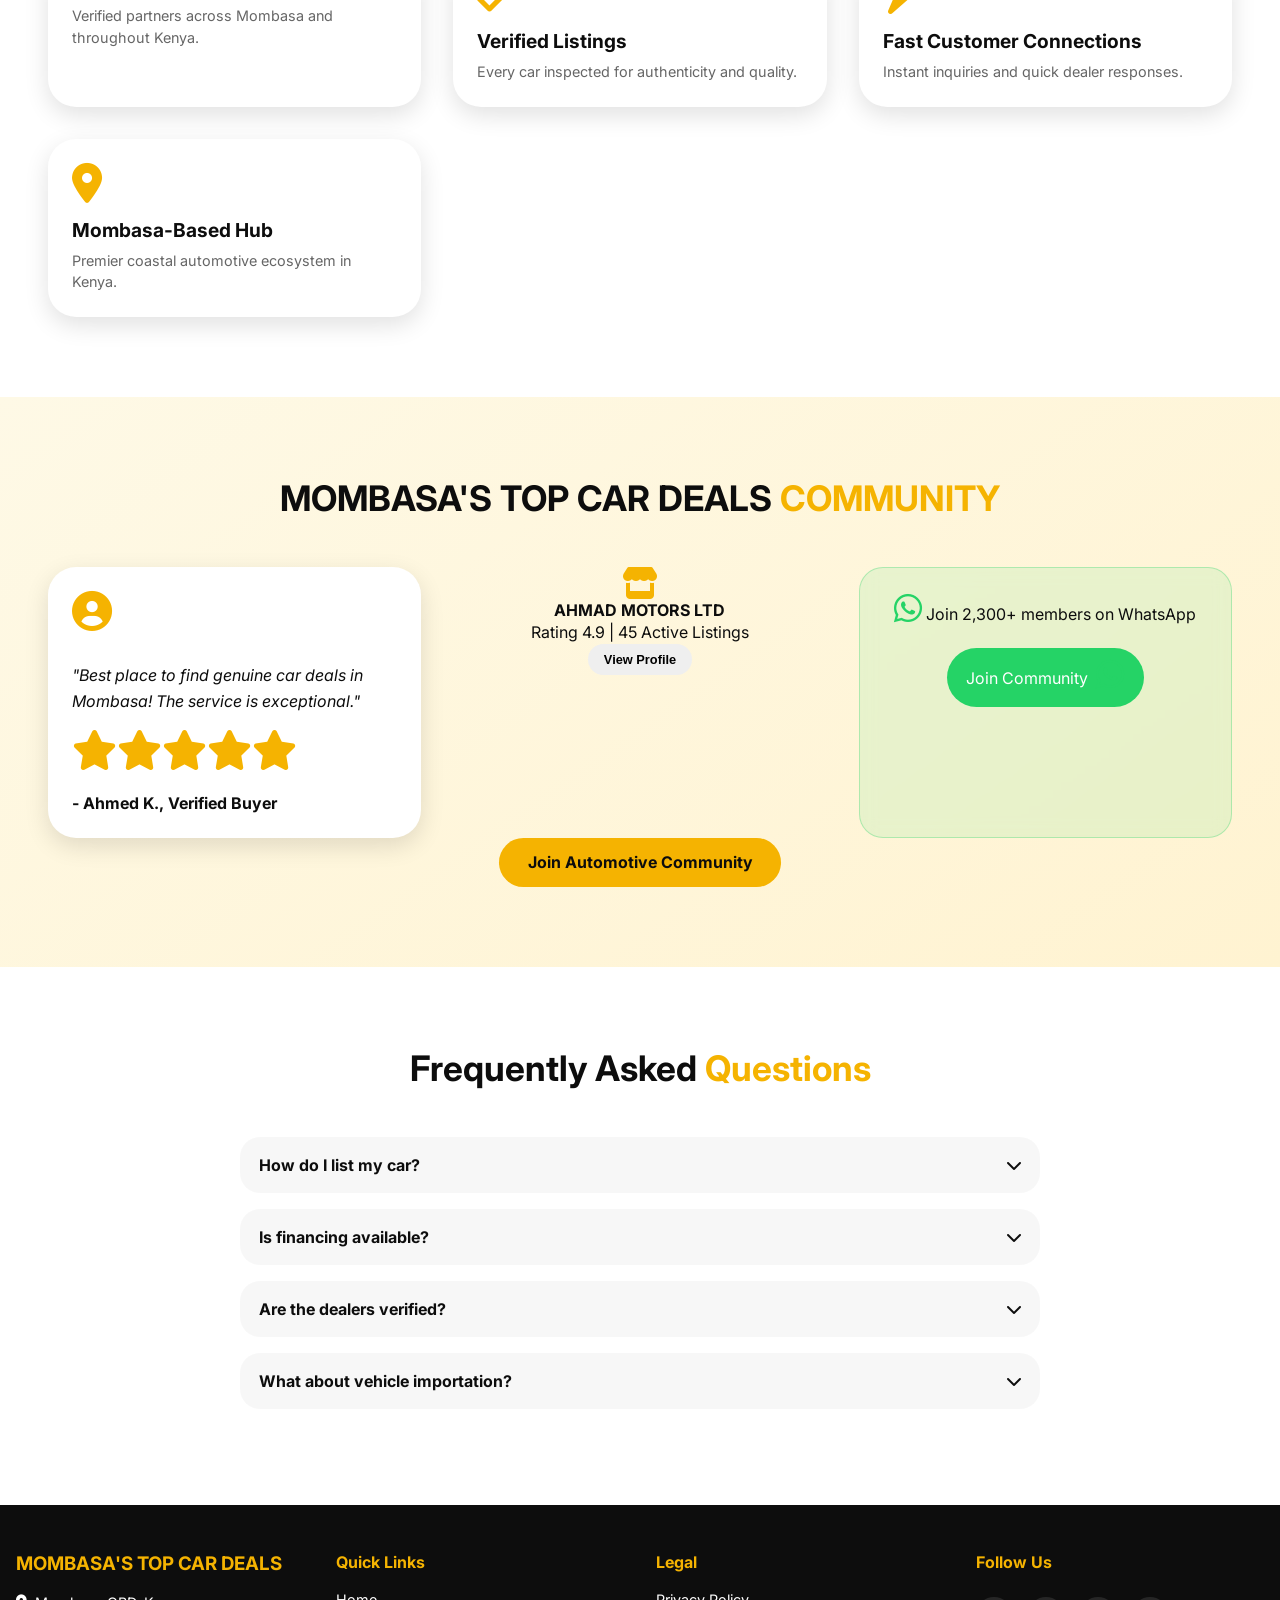
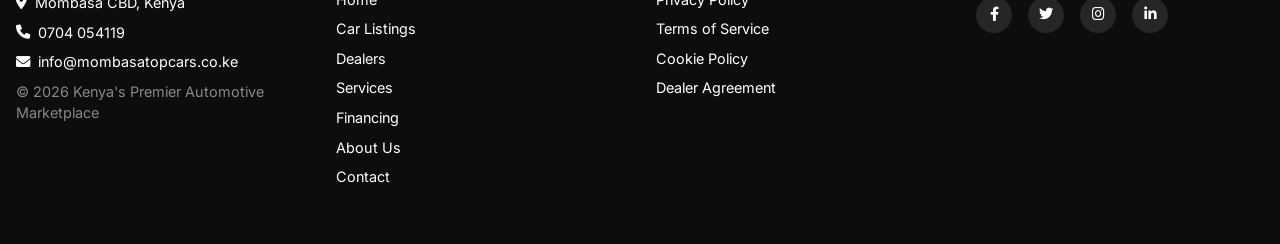
==== commit 4138088c: "Update index.html" ====
--- a/index.html
+++ b/index.html
@@ -194,7 +194,7 @@
                 <p><i class="fas fa-map-marker-alt"></i> Mombasa CBD, Kenya</p>
                 <p><i class="fas fa-phone"></i> 0704 054119</p>
                 <p><i class="fas fa-envelope"></i> info@mombasatopcars.co.ke</p>
-                <p class="copyright">© 2025 Kenya's Premier Automotive Marketplace</p>
+                <p class="copyright">© 2026 Kenya's Premier Automotive Marketplace</p>
             </div>
             <div class="footer-section">
                 <h4>Quick Links</h4>
@@ -227,4 +227,4 @@
 
     <script src="js/script.js"></script>
 </body>
-</html>+</html>
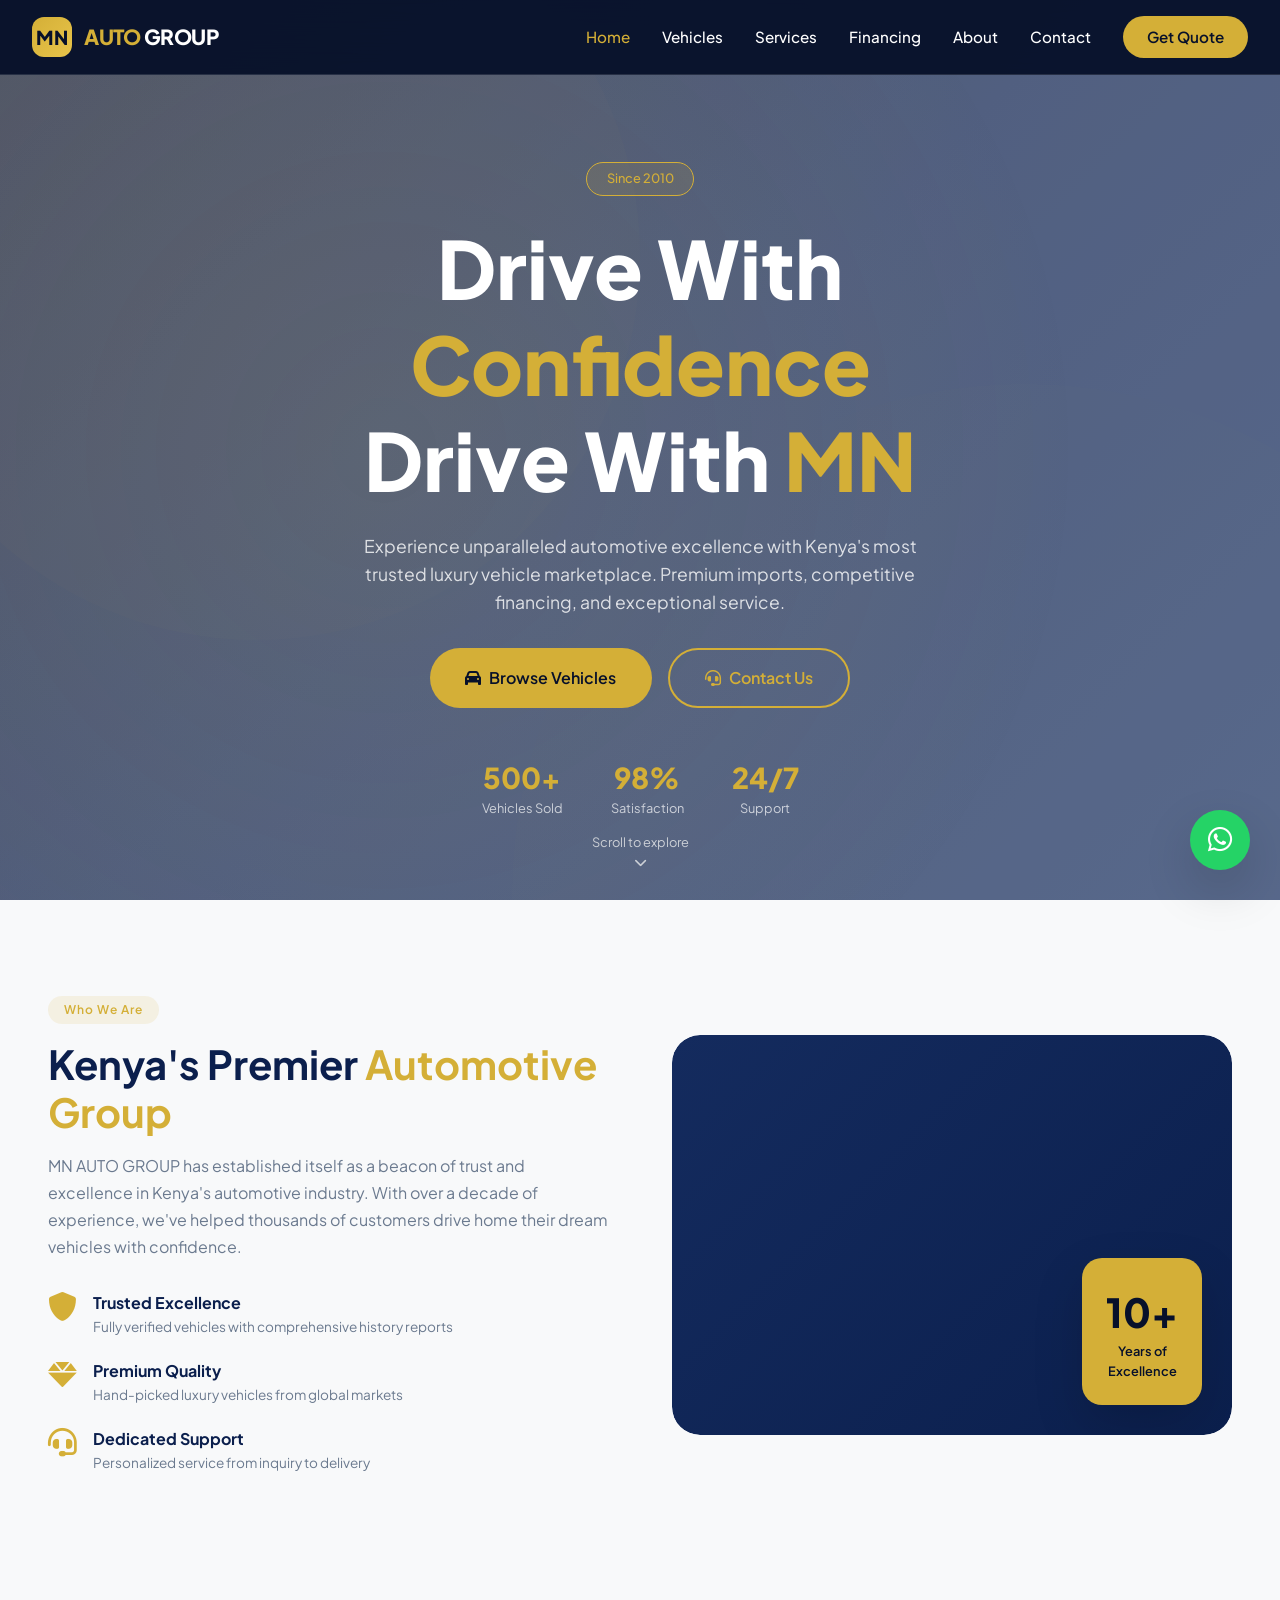
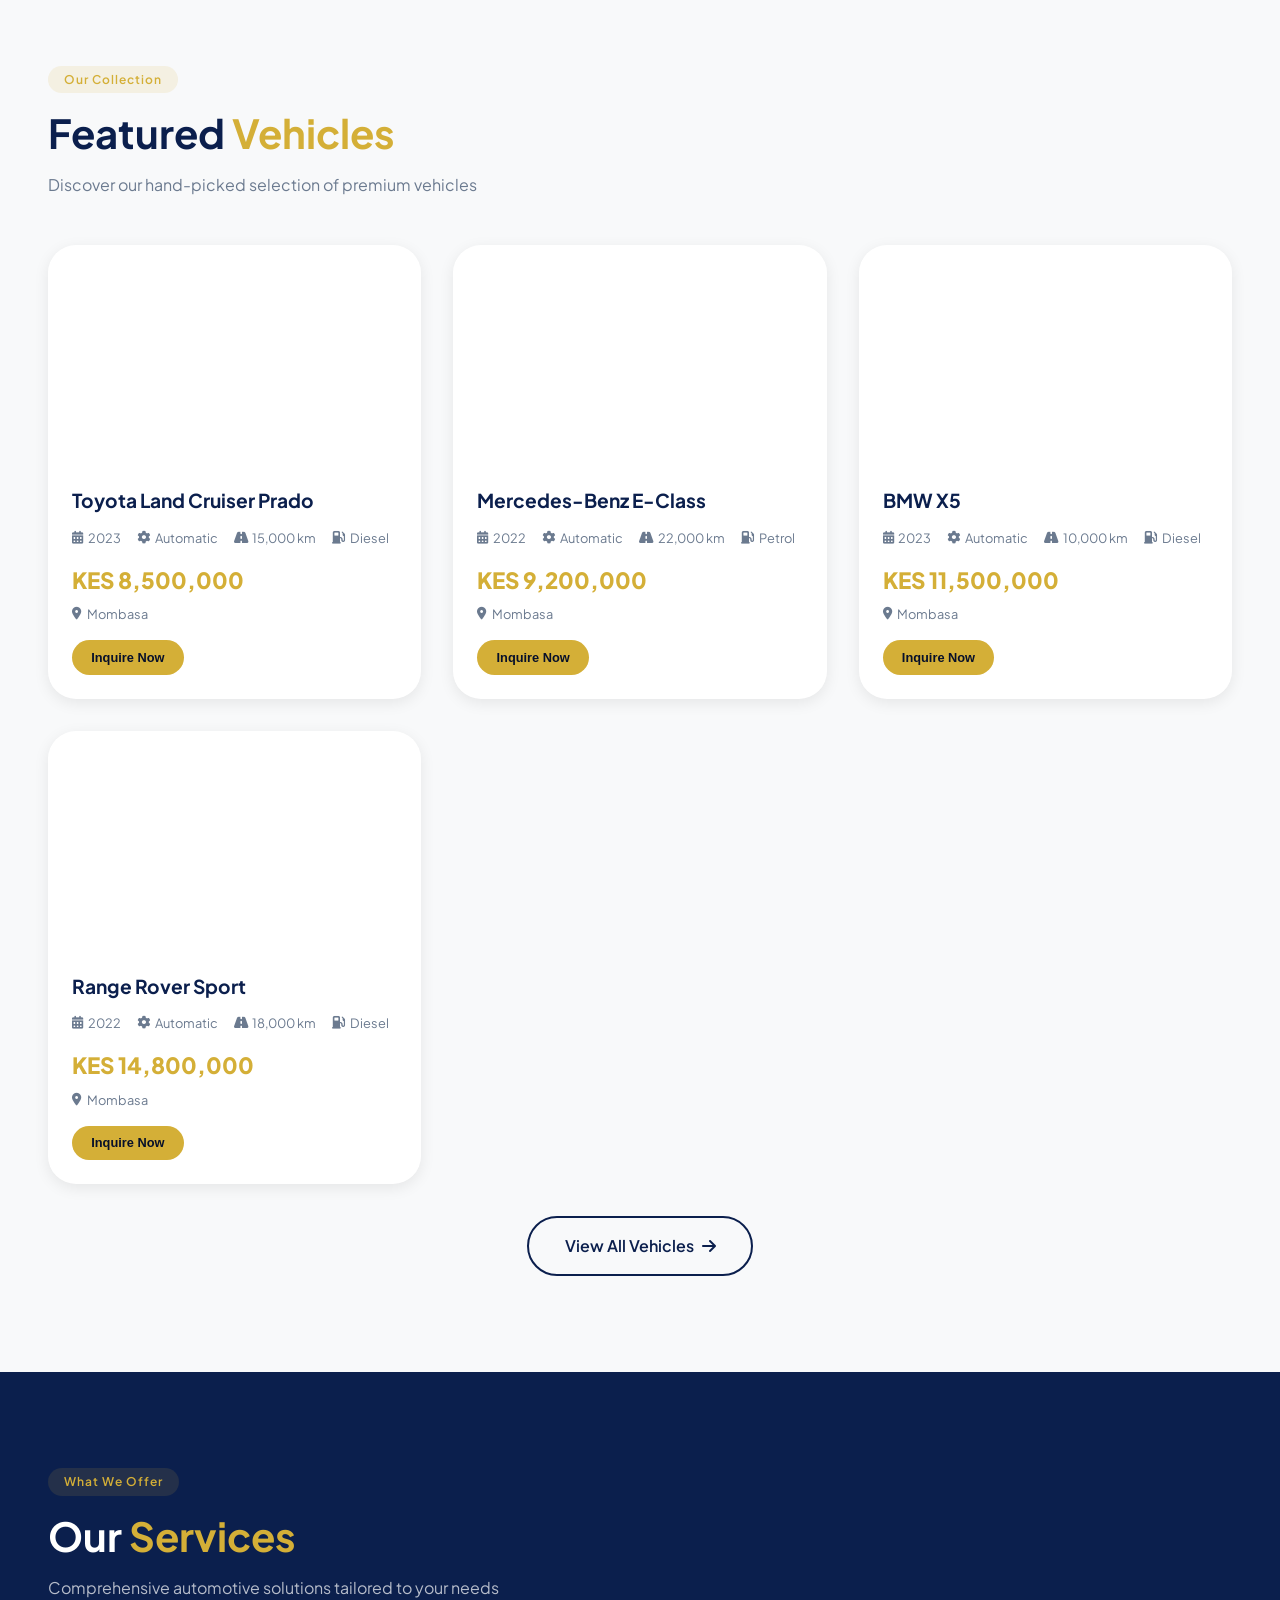
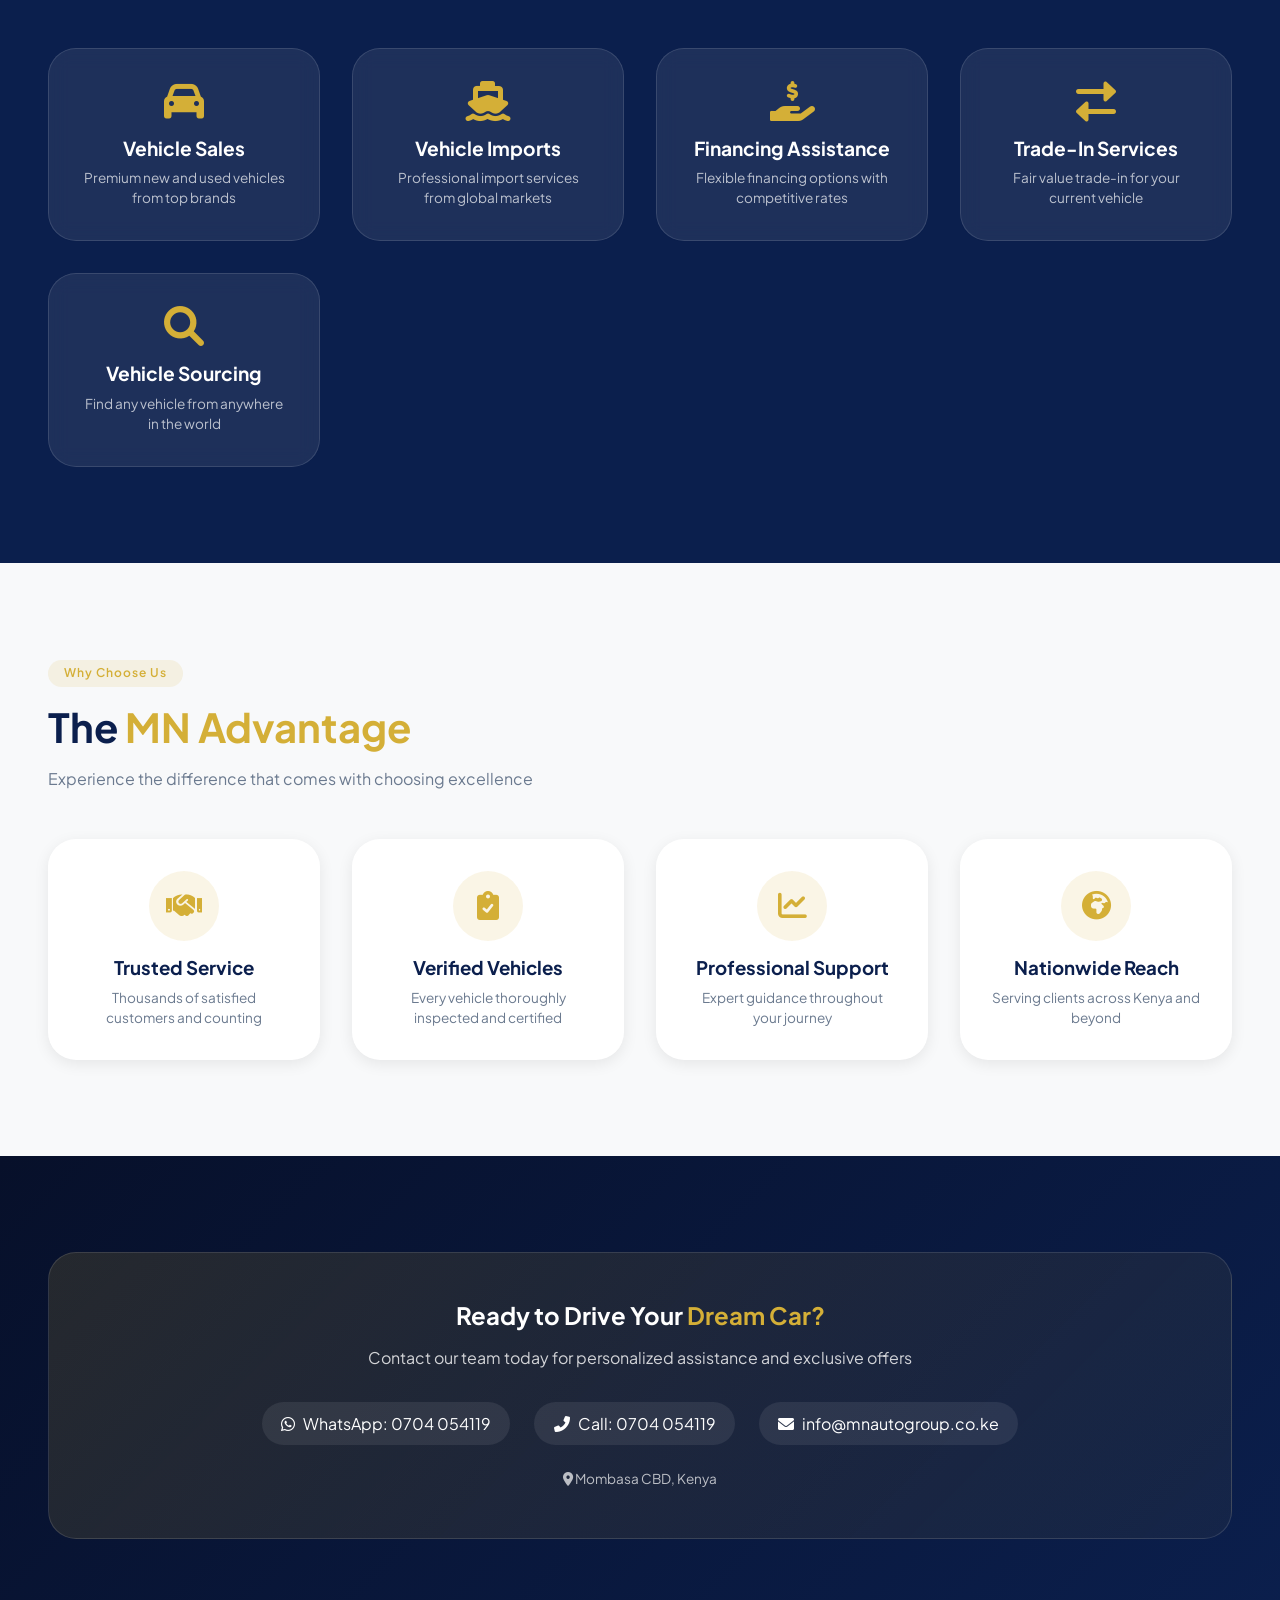
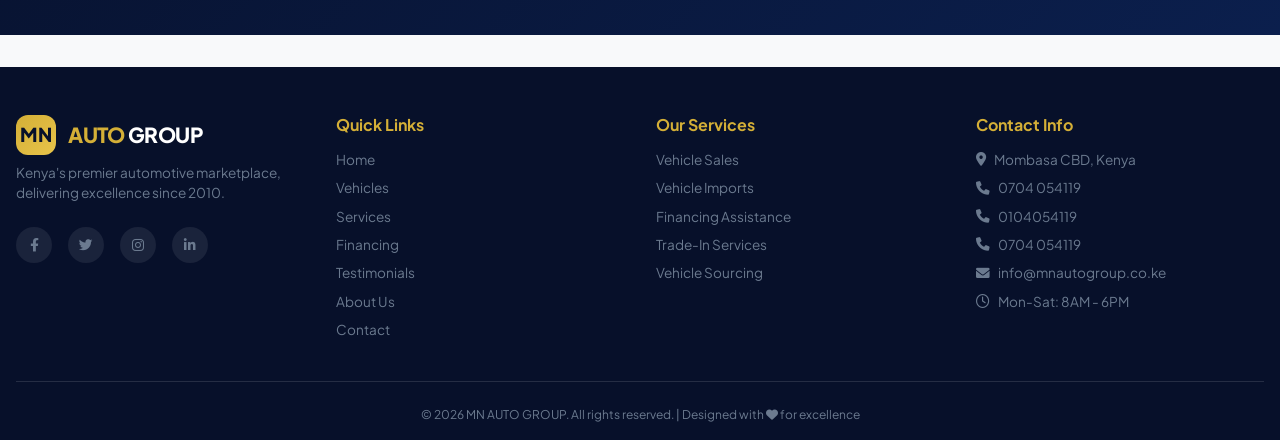
==== commit b3475429: "Update index.html" ====
--- a/index.html
+++ b/index.html
@@ -1,43 +1,52 @@
+<!-- index.html - MN AUTO GROUP Homepage -->
 <!DOCTYPE html>
 <html lang="en">
 <head>
     <meta charset="UTF-8">
     <meta name="viewport" content="width=device-width, initial-scale=1.0, viewport-fit=cover">
-    <meta name="description" content="Mombasa's #1 Automotive Marketplace - Connect with trusted dealers, explore premium cars, financing, and automotive services across Kenya.">
-    <meta name="keywords" content="Mombasa car dealers, Kenya automotive marketplace, used cars Kenya, dealership Mombasa, car financing Kenya, vehicle importation Kenya">
-    <meta name="author" content="Mombasa's Top Car Deals">
-    <meta property="og:title" content="Mombasa's Top Car Deals | Premium Automotive Marketplace">
-    <meta property="og:description" content="Buy, sell, finance, and service vehicles in Kenya's premier automotive hub.">
-    <meta property="og:image" content="assets/og-image.jpg">
+    <meta name="description" content="MN AUTO GROUP - Premium Automotive Marketplace. Drive With Confidence. Drive With MN. Luxury vehicles, imports, financing, and trade-in services in Kenya.">
+    <meta name="keywords" content="MN AUTO GROUP, luxury cars Kenya, premium automotive, vehicle imports, car financing, Mombasa car dealers, auto sales Kenya">
+    <meta name="author" content="MN AUTO GROUP">
+    <meta property="og:title" content="MN AUTO GROUP | Premium Automotive Marketplace">
+    <meta property="og:description" content="Drive With Confidence. Drive With MN. Experience luxury automotive excellence.">
+    <meta property="og:image" content="assets/logo-og.jpg">
     <meta property="og:type" content="website">
-    <title>Mombasa's Top Car Deals | Premium Automotive Marketplace Kenya</title>
+    <meta property="og:url" content="https://www.mnautogroup.co.ke">
+    <title>MN AUTO GROUP | Premium Automotive Marketplace Kenya</title>
     <link rel="stylesheet" href="https://cdnjs.cloudflare.com/ajax/libs/font-awesome/6.0.0-beta3/css/all.min.css">
     <link rel="stylesheet" href="css/style.css">
-    <link href="https://fonts.googleapis.com/css2?family=Inter:opsz,wght@14..32,300;14..32,400;14..32,500;14..32,600;14..32,700;14..32,800&display=swap" rel="stylesheet">
+    <link href="https://fonts.googleapis.com/css2?family=Plus+Jakarta+Sans:wght@300;400;500;600;700;800&display=swap" rel="stylesheet">
+    <link rel="icon" type="image/x-icon" href="assets/favicon.ico">
 </head>
 <body>
 
-    <a href="https://wa.me/254704054119" class="whatsapp-float" target="_blank" aria-label="WhatsApp Chat">
+    <!-- WhatsApp Floating Button -->
+    <a href="https://wa.me/254704054119" class="whatsapp-float" target="_blank" rel="noopener noreferrer" aria-label="Chat on WhatsApp">
         <i class="fab fa-whatsapp"></i>
     </a>
 
-
+    <!-- Back to Top Button -->
+    <button id="back-to-top" class="back-to-top" aria-label="Back to top">
+        <i class="fas fa-chevron-up"></i>
+    </button>
+
+    <!-- Navigation Bar -->
     <nav class="navbar">
         <div class="nav-container">
             <div class="logo">
-                <span class="logo-gold">MOMBASA'S</span> TOP CAR DEALS
+                <div class="logo-icon">MN</div>
+                <div class="logo-text">
+                    <span class="logo-gold">AUTO</span> GROUP
+                </div>
             </div>
             <div class="nav-links" id="navLinks">
                 <a href="index.html" class="active">Home</a>
-                <a href="listings.html">Listings</a>
-                <a href="dealers.html">Dealers</a>
+                <a href="vehicles.html">Vehicles</a>
                 <a href="services.html">Services</a>
                 <a href="financing.html">Financing</a>
                 <a href="about.html">About</a>
                 <a href="contact.html">Contact</a>
-                <button id="darkModeToggle" class="dark-toggle">
-                    <i class="fas fa-moon"></i>
-                </button>
+                <a href="contact.html" class="nav-cta">Get Quote</a>
             </div>
             <div class="hamburger" id="hamburger">
                 <i class="fas fa-bars"></i>
@@ -46,182 +55,215 @@
     </nav>
 
     <main>
+        <!-- Hero Section -->
         <section class="hero">
+            <div class="hero-bg"></div>
             <div class="hero-overlay"></div>
             <div class="hero-content">
-                <h1 class="hero-title">Mombasa's No.1 Automotive Marketplace</h1>
-                <p class="hero-subtitle">Connecting buyers, dealers, importers, mechanics, financiers, and automotive service providers across Kenya.</p>
+                <div class="hero-badge">Since 2010</div>
+                <h1 class="hero-title">Drive With <span class="gold-text">Confidence</span><br>Drive With <span class="gold-text">MN</span></h1>
+                <p class="hero-subtitle">Experience unparalleled automotive excellence with Kenya's most trusted luxury vehicle marketplace. Premium imports, competitive financing, and exceptional service.</p>
                 <div class="hero-buttons">
-                    <a href="listings.html" class="btn btn-primary">
-                        <i class="fas fa-car"></i> Browse Cars
+                    <a href="vehicles.html" class="btn btn-primary">
+                        <i class="fas fa-car"></i> Browse Vehicles
                     </a>
                     <a href="contact.html" class="btn btn-secondary">
-                        <i class="fas fa-plus-circle"></i> List Your Vehicle
+                        <i class="fas fa-headset"></i> Contact Us
                     </a>
                 </div>
-                <div class="trust-badges">
-                    <span><i class="fas fa-check-circle"></i> 500+ Verified Listings</span>
-                    <span><i class="fas fa-shield-alt"></i> Trusted Dealers</span>
-                    <span><i class="fas fa-handshake"></i> Secure Transactions</span>
-                </div>
-            </div>
-            <div class="floating-cards">
-                <div class="float-card"><i class="fas fa-car-side"></i> Toyota Prado</div>
-                <div class="float-card"><i class="fas fa-tachometer-alt"></i> 2023 Model</div>
-                <div class="float-card"><i class="fas fa-gas-pump"></i> Premium Quality</div>
-            </div>
-        </section>
-
-        <section class="stats-section">
-            <div class="stat-item">
-                <div class="stat-number" data-target="500">0</div>
-                <span class="stat-label">+ Listings</span>
-            </div>
-            <div class="stat-item">
-                <div class="stat-number" data-target="120">0</div>
-                <span class="stat-label">+ Dealers</span>
-            </div>
-            <div class="stat-item">
-                <div class="stat-number" data-target="5000">0</div>
-                <span class="stat-label">+ Community Members</span>
-            </div>
-            <div class="stat-item">
-                <div class="stat-number" data-target="1000">0</div>
-                <span class="stat-label">+ Monthly Leads</span>
-            </div>
-        </section>
-
-        <section class="section featured-cars">
-            <div class="container">
-                <h2 class="section-title">Premium <span class="highlight">Featured Cars</span></h2>
-                <div class="cars-grid" id="featuredCarsGrid"></div>
-            </div>
-        </section>
-
-        <section class="section bg-dark services-section">
-            <div class="container">
-                <h2 class="section-title">Automotive <span class="highlight">Services Ecosystem</span></h2>
+                <div class="hero-stats">
+                    <div class="hero-stat">
+                        <div class="stat-number">500+</div>
+                        <div class="stat-label">Vehicles Sold</div>
+                    </div>
+                    <div class="hero-stat">
+                        <div class="stat-number">98%</div>
+                        <div class="stat-label">Satisfaction</div>
+                    </div>
+                    <div class="hero-stat">
+                        <div class="stat-number">24/7</div>
+                        <div class="stat-label">Support</div>
+                    </div>
+                </div>
+            </div>
+            <div class="hero-scroll">
+                <span>Scroll to explore</span>
+                <i class="fas fa-chevron-down"></i>
+            </div>
+        </section>
+
+        <!-- About Section -->
+        <section class="section about-section">
+            <div class="container">
+                <div class="about-grid">
+                    <div class="about-content">
+                        <div class="section-badge">Who We Are</div>
+                        <h2 class="section-title">Kenya's Premier <span class="gold-text">Automotive Group</span></h2>
+                        <p class="about-text">MN AUTO GROUP has established itself as a beacon of trust and excellence in Kenya's automotive industry. With over a decade of experience, we've helped thousands of customers drive home their dream vehicles with confidence.</p>
+                        <div class="about-features">
+                            <div class="about-feature">
+                                <i class="fas fa-shield-alt"></i>
+                                <div>
+                                    <h4>Trusted Excellence</h4>
+                                    <p>Fully verified vehicles with comprehensive history reports</p>
+                                </div>
+                            </div>
+                            <div class="about-feature">
+                                <i class="fas fa-gem"></i>
+                                <div>
+                                    <h4>Premium Quality</h4>
+                                    <p>Hand-picked luxury vehicles from global markets</p>
+                                </div>
+                            </div>
+                            <div class="about-feature">
+                                <i class="fas fa-headset"></i>
+                                <div>
+                                    <h4>Dedicated Support</h4>
+                                    <p>Personalized service from inquiry to delivery</p>
+                                </div>
+                            </div>
+                        </div>
+                    </div>
+                    <div class="about-image">
+                        <div class="about-image-inner"></div>
+                        <div class="about-experience">
+                            <div class="exp-number">10+</div>
+                            <div class="exp-text">Years of<br>Excellence</div>
+                        </div>
+                    </div>
+                </div>
+            </div>
+        </section>
+
+        <!-- Featured Vehicles Section -->
+        <section class="section vehicles-section">
+            <div class="container">
+                <div class="section-badge">Our Collection</div>
+                <h2 class="section-title">Featured <span class="gold-text">Vehicles</span></h2>
+                <p class="section-subtitle">Discover our hand-picked selection of premium vehicles</p>
+                <div class="vehicles-grid" id="featuredVehiclesGrid"></div>
+                <div class="text-center">
+                    <a href="vehicles.html" class="btn btn-outline">View All Vehicles <i class="fas fa-arrow-right"></i></a>
+                </div>
+            </div>
+        </section>
+
+        <!-- Services Section -->
+        <section class="section services-section">
+            <div class="container">
+                <div class="section-badge">What We Offer</div>
+                <h2 class="section-title">Our <span class="gold-text">Services</span></h2>
+                <p class="section-subtitle">Comprehensive automotive solutions tailored to your needs</p>
                 <div class="services-grid" id="servicesGrid"></div>
             </div>
         </section>
 
-        <section class="section why-choose-us">
-            <div class="container">
-                <h2 class="section-title">Why <span class="highlight">Choose Us</span></h2>
+        <!-- Why Choose Us Section -->
+        <section class="section why-us-section">
+            <div class="container">
+                <div class="section-badge">Why Choose Us</div>
+                <h2 class="section-title">The <span class="gold-text">MN Advantage</span></h2>
+                <p class="section-subtitle">Experience the difference that comes with choosing excellence</p>
                 <div class="features-grid">
                     <div class="feature-card">
-                        <h3>Trusted Dealer Network</h3>
-                        <p>Verified partners across Mombasa and throughout Kenya.</p>
-                    </div>
-                    <div class="feature-card">
-                        <i class="fas fa-check-double"></i>
-                        <h3>Verified Listings</h3>
-                        <p>Every car inspected for authenticity and quality.</p>
-                    </div>
-                    <div class="feature-card">
-                        <i class="fas fa-bolt"></i>
-                        <h3>Fast Customer Connections</h3>
-                        <p>Instant inquiries and quick dealer responses.</p>
-                    </div>
-                    <div class="feature-card">
-                        <i class="fas fa-map-marker-alt"></i>
-                        <h3>Mombasa-Based Hub</h3>
-                        <p>Premier coastal automotive ecosystem in Kenya.</p>
-                    </div>
-                </div>
-            </div>
-        </section>
-
-        <section class="section community-section">
-            <div class="container">
-                <h2 class="section-title">MOMBASA'S TOP CAR DEALS <span class="highlight">COMMUNITY</span></h2>
-                <div class="community-grid">
-                    <div class="testimonial-card">
-                        <i class="fas fa-user-circle"></i>
-                        <p>"Best place to find genuine car deals in Mombasa! The service is exceptional."</p>
-                        <div class="stars">
-                            <i class="fas fa-star"></i><i class="fas fa-star"></i><i class="fas fa-star"></i><i class="fas fa-star"></i><i class="fas fa-star"></i>
-                        </div>
-                        <h4>- Ahmed K., Verified Buyer</h4>
-                    </div>
-                    <div class="dealer-spotlight">
-                        <i class="fas fa-store"></i>
-                        <h4>AHMAD MOTORS LTD</h4>
-                        <p>Rating 4.9 | 45 Active Listings</p>
-                        <button class="btn btn-small view-dealer">View Profile</button>
-                    </div>
-                    <div class="whatsapp-preview">
-                        <i class="fab fa-whatsapp"></i>
-                        <span>Join 2,300+ members on WhatsApp</span>
-                        <a href="#" class="btn-whatsapp">Join Community <i class="fab fa-whatsapp"></i></a>
-                    </div>
-                </div>
-                <div class="text-center">
-                    <a href="contact.html" class="btn btn-primary">Join Automotive Community</a>
-                </div>
-            </div>
-        </section>
-
-        <section class="section faq-section">
-            <div class="container">
-                <h2 class="section-title">Frequently Asked <span class="highlight">Questions</span></h2>
-                <div class="faq-accordion">
-                    <div class="faq-item">
-                        <div class="faq-question">How do I list my car? <i class="fas fa-chevron-down"></i></div>
-                        <div class="faq-answer">Contact our team via the contact page or call 0704 054119 to list your vehicle instantly. Our representatives will guide you through the simple process.</div>
-                    </div>
-                    <div class="faq-item">
-                        <div class="faq-question">Is financing available? <i class="fas fa-chevron-down"></i></div>
-                        <div class="faq-answer">Yes absolutely! Use our financing page to calculate monthly installments and apply with our trusted partner banks and financial institutions.</div>
-                    </div>
-                    <div class="faq-item">
-                        <div class="faq-question">Are the dealers verified? <i class="fas fa-chevron-down"></i></div>
-                        <div class="faq-answer">Every dealer on our platform undergoes thorough verification including business registration, physical location checks, and customer feedback validation.</div>
-                    </div>
-                    <div class="faq-item">
-                        <div class="faq-question">What about vehicle importation? <i class="fas fa-chevron-down"></i></div>
-                        <div class="faq-answer">We offer comprehensive vehicle importation services from Japan, UAE, and UK with full customs clearance and delivery to Mombasa port.</div>
+                        <div class="feature-icon"><i class="fas fa-handshake"></i></div>
+                        <h3>Trusted Service</h3>
+                        <p>Thousands of satisfied customers and counting</p>
+                    </div>
+                    <div class="feature-card">
+                        <div class="feature-icon"><i class="fas fa-clipboard-check"></i></div>
+                        <h3>Verified Vehicles</h3>
+                        <p>Every vehicle thoroughly inspected and certified</p>
+                    </div>
+                    <div class="feature-card">
+                        <div class="feature-icon"><i class="fas fa-chart-line"></i></div>
+                        <h3>Professional Support</h3>
+                        <p>Expert guidance throughout your journey</p>
+                    </div>
+                    <div class="feature-card">
+                        <div class="feature-icon"><i class="fas fa-globe-africa"></i></div>
+                        <h3>Nationwide Reach</h3>
+                        <p>Serving clients across Kenya and beyond</p>
+                    </div>
+                </div>
+            </div>
+        </section>
+
+        <!-- Contact CTA Section -->
+        <section class="section contact-section">
+            <div class="container">
+                <div class="contact-cta">
+                    <div class="contact-cta-content">
+                        <h2>Ready to Drive Your <span class="gold-text">Dream Car?</span></h2>
+                        <p>Contact our team today for personalized assistance and exclusive offers</p>
+                        <div class="contact-methods">
+                            <a href="https://wa.me/254704054119" class="contact-method" target="_blank" rel="noopener noreferrer">
+                                <i class="fab fa-whatsapp"></i> WhatsApp: 0704 054119
+                            </a>
+                            <a href="tel:0704054119" class="contact-method">
+                                <i class="fas fa-phone-alt"></i> Call: 0704 054119
+                            </a>
+                            <a href="mailto:info@mnautogroup.co.ke" class="contact-method">
+                                <i class="fas fa-envelope"></i> info@mnautogroup.co.ke
+                            </a>
+                        </div>
+                        <div class="contact-location">
+                            <i class="fas fa-map-marker-alt"></i> Mombasa CBD, Kenya
+                        </div>
                     </div>
                 </div>
             </div>
         </section>
     </main>
 
+    <!-- Footer -->
     <footer class="footer">
         <div class="footer-content">
             <div class="footer-section">
-                <h3>MOMBASA'S TOP CAR DEALS</h3>
+                <div class="logo">
+                    <div class="logo-icon">MN</div>
+                    <div class="logo-text">
+                        <span class="logo-gold">AUTO</span> GROUP
+                    </div>
+                </div>
+                <p>Kenya's premier automotive marketplace, delivering excellence since 2010.</p>
+                <div class="social-icons">
+                    <a href="#" aria-label="Facebook" rel="noopener noreferrer"><i class="fab fa-facebook-f"></i></a>
+                    <a href="#" aria-label="Twitter" rel="noopener noreferrer"><i class="fab fa-twitter"></i></a>
+                    <a href="#" aria-label="Instagram" rel="noopener noreferrer"><i class="fab fa-instagram"></i></a>
+                    <a href="#" aria-label="LinkedIn" rel="noopener noreferrer"><i class="fab fa-linkedin-in"></i></a>
+                </div>
+            </div>
+            <div class="footer-section">
+                <h4>Quick Links</h4>
+                <a href="index.html">Home</a>
+                <a href="vehicles.html">Vehicles</a>
+                <a href="services.html">Services</a>
+                <a href="financing.html">Financing</a>
+                <a href="testimonials.html">Testimonials</a>
+                <a href="about.html">About Us</a>
+                <a href="contact.html">Contact</a>
+            </div>
+            <div class="footer-section">
+                <h4>Our Services</h4>
+                <a href="services.html">Vehicle Sales</a>
+                <a href="services.html">Vehicle Imports</a>
+                <a href="financing.html">Financing Assistance</a>
+                <a href="services.html">Trade-In Services</a>
+                <a href="services.html">Vehicle Sourcing</a>
+            </div>
+            <div class="footer-section">
+                <h4>Contact Info</h4>
                 <p><i class="fas fa-map-marker-alt"></i> Mombasa CBD, Kenya</p>
                 <p><i class="fas fa-phone"></i> 0704 054119</p>
-                <p><i class="fas fa-envelope"></i> info@mombasatopcars.co.ke</p>
-                <p class="copyright">© 2026 Kenya's Premier Automotive Marketplace</p>
-            </div>
-            <div class="footer-section">
-                <h4>Quick Links</h4>
-                <a href="index.html">Home</a>
-                <a href="listings.html">Car Listings</a>
-                <a href="dealers.html">Dealers</a>
-                <a href="services.html">Services</a>
-                <a href="financing.html">Financing</a>
-                <a href="about.html">About Us</a>
-                <a href="contact.html">Contact</a>
-            </div>
-            <div class="footer-section">
-                <h4>Legal</h4>
-                <a href="#">Privacy Policy</a>
-                <a href="#">Terms of Service</a>
-                <a href="#">Cookie Policy</a>
-                <a href="#">Dealer Agreement</a>
-            </div>
-            <div class="footer-section">
-                <h4>Follow Us</h4>
-                <div class="social-icons">
-                    <a href="#" aria-label="Facebook"><i class="fab fa-facebook-f"></i></a>
-                    <a href="#" aria-label="Twitter"><i class="fab fa-twitter"></i></a>
-                    <a href="#" aria-label="Instagram"><i class="fab fa-instagram"></i></a>
-                    <a href="#" aria-label="LinkedIn"><i class="fab fa-linkedin-in"></i></a>
-                </div>
-            </div>
+                <p><i class="fas fa-phone"></i> 0104054119</p>
+                <p><i class="fas fa-phone"></i> 0704 054119</p>
+                <p><i class="fas fa-envelope"></i> info@mnautogroup.co.ke</p>
+                <p><i class="far fa-clock"></i> Mon-Sat: 8AM - 6PM</p>
+            </div>
+        </div>
+        <div class="footer-bottom">
+            <p>&copy; 2026 MN AUTO GROUP. All rights reserved. | Designed with <i class="fas fa-heart"></i> for excellence</p>
         </div>
     </footer>
 
--- a/css/style.css
+++ b/css/style.css
@@ -1,23 +1,35 @@
-/* css/style.css - Premium Automotive Marketplace Platform */
-
-/* ============================================
-   CSS Variables & Reset
+/* css/style.css - MN AUTO GROUP Premium Navy & Gold Theme */
+
+/* ============================================
+   CSS Variables - MN AUTO GROUP Brand Identity
    ============================================ */
 :root {
-    --black: #0D0D0D;
-    --gold: #F5B301;
-    --red: #D62828;
+    --navy: #0B1F4D;
+    --navy-light: #142B5E;
+    --navy-dark: #07102A;
+    --gold: #D4AF37;
+    --gold-light: #E8C44A;
+    --gold-dark: #B4941A;
+    --gold-soft: rgba(212, 175, 55, 0.12);
     --white: #FFFFFF;
-    --gray-100: #f8f9fa;
-    --gray-200: #e9ecef;
-    --gray-300: #dee2e6;
-    --gray-800: #1e1e1e;
-    --shadow-sm: 0 2px 8px rgba(0, 0, 0, 0.08);
-    --shadow-md: 0 8px 24px rgba(0, 0, 0, 0.12);
-    --shadow-lg: 0 16px 40px rgba(0, 0, 0, 0.16);
-    --shadow-xl: 0 24px 56px rgba(0, 0, 0, 0.2);
+    --off-white: #F8F9FA;
+    --gray-light: #E8ECF0;
+    --gray: #8A9BB5;
+    --text-dark: #1A2C3E;
+    --text-light: #6B7A8F;
+    --panel: rgba(11, 31, 77, 0.85);
+    --panel-light: rgba(255, 255, 255, 0.08);
+    --border: rgba(255, 255, 255, 0.12);
+    --shadow-sm: 0 4px 15px rgba(0, 0, 0, 0.08);
+    --shadow-md: 0 10px 30px rgba(0, 0, 0, 0.12);
+    --shadow-lg: 0 20px 50px rgba(0, 0, 0, 0.15);
+    --shadow-xl: 0 30px 70px rgba(0, 0, 0, 0.2);
+    --radius-sm: 12px;
+    --radius-md: 20px;
+    --radius-lg: 28px;
+    --radius-xl: 36px;
     --transition-fast: 0.2s ease;
-    --transition-base: 0.3s ease;
+    --transition: 0.3s ease;
     --transition-slow: 0.5s ease;
 }
 
@@ -28,17 +40,11 @@
 }
 
 body {
-    font-family: 'Inter', sans-serif;
-    background: var(--white);
-    color: var(--black);
+    font-family: 'Plus Jakarta Sans', sans-serif;
+    background: var(--off-white);
+    color: var(--text-dark);
     overflow-x: hidden;
-    transition: background var(--transition-base), color var(--transition-base);
     line-height: 1.5;
-}
-
-body.dark {
-    background: #121212;
-    color: #e0e0e0;
 }
 
 /* ============================================
@@ -49,9 +55,8 @@
     line-height: 1.2;
 }
 
-a {
-    text-decoration: none;
-    color: inherit;
+.gold-text {
+    color: var(--gold);
 }
 
 /* ============================================
@@ -60,7 +65,7 @@
 #loading-overlay {
     position: fixed;
     inset: 0;
-    background: var(--black);
+    background: var(--navy-dark);
     z-index: 9999;
     display: flex;
     align-items: center;
@@ -69,9 +74,9 @@
 }
 
 .loader {
-    width: 48px;
-    height: 48px;
-    border: 4px solid var(--gray-300);
+    width: 50px;
+    height: 50px;
+    border: 3px solid var(--gold-soft);
     border-top-color: var(--gold);
     border-radius: 50%;
     animation: spin 1s linear infinite;
@@ -99,11 +104,13 @@
     font-size: 28px;
     z-index: 99;
     box-shadow: var(--shadow-lg);
-    transition: transform var(--transition-fast);
+    transition: all var(--transition-fast);
+    text-decoration: none;
 }
 
 .whatsapp-float:hover {
     transform: scale(1.1);
+    background: #20B859;
 }
 
 .back-to-top {
@@ -111,7 +118,7 @@
     bottom: 110px;
     right: 30px;
     background: var(--gold);
-    color: var(--black);
+    color: var(--navy-dark);
     width: 45px;
     height: 45px;
     border-radius: 50%;
@@ -119,25 +126,25 @@
     cursor: pointer;
     display: none;
     z-index: 99;
-    transition: transform var(--transition-fast);
+    transition: all var(--transition-fast);
+    font-size: 18px;
 }
 
 .back-to-top:hover {
     transform: scale(1.1);
-}
-
-/* ============================================
-   Navigation
-   ============================================ */
+    background: var(--gold-light);
+}
+
 .navbar {
-    position: sticky;
+    position: fixed;
     top: 0;
+    width: 100%;
     z-index: 1000;
-    background: rgba(13, 13, 13, 0.95);
-    backdrop-filter: blur(16px);
+    background: rgba(7, 16, 42, 0.95);
+    backdrop-filter: blur(20px);
     padding: 1rem 2rem;
-    border-bottom: 1px solid rgba(245, 179, 1, 0.3);
-    transition: var(--transition-base);
+    border-bottom: 1px solid var(--border);
+    transition: all var(--transition);
 }
 
 .nav-container {
@@ -149,45 +156,47 @@
 }
 
 .logo {
+    display: flex;
+    align-items: center;
+    gap: 12px;
+}
+
+.logo-icon {
+    width: 40px;
+    height: 40px;
+    background: linear-gradient(135deg, var(--gold), var(--gold-light));
+    border-radius: 12px;
+    display: flex;
+    align-items: center;
+    justify-content: center;
     font-weight: 800;
     font-size: 1.2rem;
+    color: var(--navy-dark);
+}
+
+.logo-text {
+    font-weight: 800;
+    font-size: 1.3rem;
     color: var(--white);
     letter-spacing: -0.5px;
 }
 
-@media (min-width: 768px) {
-    .logo {
-        font-size: 1.4rem;
-    }
-}
-
 .logo-gold {
     color: var(--gold);
 }
 
 .nav-links {
     display: flex;
-    gap: 1.5rem;
-    align-items: center;
-}
-
-@media (min-width: 1024px) {
-    .nav-links {
-        gap: 2rem;
-    }
+    gap: 2rem;
+    align-items: center;
 }
 
 .nav-links a {
     color: var(--white);
     font-weight: 500;
     transition: color var(--transition-fast);
-    font-size: 0.9rem;
-}
-
-@media (min-width: 768px) {
-    .nav-links a {
-        font-size: 1rem;
-    }
+    font-size: 0.95rem;
+    text-decoration: none;
 }
 
 .nav-links a:hover,
@@ -195,17 +204,17 @@
     color: var(--gold);
 }
 
-.dark-toggle {
-    background: none;
-    border: none;
-    color: var(--gold);
-    font-size: 1.2rem;
-    cursor: pointer;
-    transition: transform var(--transition-fast);
-}
-
-.dark-toggle:hover {
-    transform: scale(1.1);
+.nav-cta {
+    background: var(--gold);
+    color: var(--navy-dark) !important;
+    padding: 0.6rem 1.5rem;
+    border-radius: 40px;
+    font-weight: 600 !important;
+}
+
+.nav-cta:hover {
+    background: var(--gold-light);
+    transform: translateY(-2px);
 }
 
 .hamburger {
@@ -215,7 +224,7 @@
     cursor: pointer;
 }
 
-@media (max-width: 768px) {
+@media (max-width: 992px) {
     .hamburger {
         display: block;
     }
@@ -225,14 +234,14 @@
         top: 70px;
         left: -100%;
         flex-direction: column;
-        background: rgba(13, 13, 13, 0.98);
+        background: rgba(7, 16, 42, 0.98);
         backdrop-filter: blur(20px);
         width: 100%;
         text-align: center;
         transition: left 0.3s ease;
         padding: 2rem;
         gap: 1.5rem;
-        border-bottom: 1px solid rgba(245, 179, 1, 0.3);
+        border-bottom: 1px solid var(--border);
     }
     
     .nav-links.active {
@@ -240,62 +249,93 @@
     }
 }
 
-/* ============================================
-   Hero Section
-   ============================================ */
 .hero {
     position: relative;
-    min-height: 90vh;
-    background: linear-gradient(135deg, #000000 0%, #1a1a1a 100%);
+    min-height: 100vh;
     display: flex;
     align-items: center;
     justify-content: center;
     text-align: center;
-    color: var(--white);
     overflow: hidden;
+    padding-top: 80px;
+}
+
+.hero-bg {
+    position: absolute;
+    inset: 0;
+    background: linear-gradient(135deg, var(--navy-dark) 0%, var(--navy) 50%, var(--navy-light) 100%);
+    z-index: 0;
+    opacity: 0.7;
+}
+
+.hero-bg::before {
+    content: '';
+    position: absolute;
+    inset: 0;
+    background: url('data:image/svg+xml,<svg xmlns="http://www.w3.org/2000/svg" viewBox="0 0 1000 1000"><circle cx="200" cy="200" r="300" fill="rgba(212,175,55,0.03)"/><circle cx="800" cy="700" r="400" fill="rgba(212,175,55,0.02)"/></svg>');
+    background-size: cover;
+    opacity: 0.5;
 }
 
 .hero-overlay {
     position: absolute;
     inset: 0;
-    background: rgba(0, 0, 0, 0.4);
+    background: radial-gradient(circle at 30% 50%, rgba(212, 175, 55, 0.08) 0%, transparent 70%);
+    z-index: 1;
 }
 
 .hero-content {
     position: relative;
     z-index: 2;
-    max-width: 800px;
+    max-width: 900px;
     padding: 2rem;
 }
 
+.hero-badge {
+    display: inline-block;
+    background: var(--gold-soft);
+    border: 1px solid var(--gold);
+    color: var(--gold);
+    padding: 0.4rem 1.2rem;
+    border-radius: 40px;
+    font-size: 0.8rem;
+    font-weight: 500;
+    margin-bottom: 1.5rem;
+}
+
 .hero-title {
-    font-size: 2rem;
+    font-size: 3rem;
     font-weight: 800;
-    text-shadow: 0 0 15px rgba(245, 179, 1, 0.5);
     margin-bottom: 1rem;
+    color: var(--white);
+    line-height: 1.2;
 }
 
 @media (min-width: 768px) {
     .hero-title {
-        font-size: 3rem;
+        font-size: 4rem;
     }
 }
 
 @media (min-width: 1024px) {
     .hero-title {
-        font-size: 3.5rem;
+        font-size: 5rem;
     }
 }
 
 .hero-subtitle {
     font-size: 1rem;
-    margin: 1rem 0;
-    line-height: 1.5;
+    margin: 1.5rem 0;
+    line-height: 1.6;
+    color: rgba(255, 255, 255, 0.8);
+    max-width: 600px;
+    margin-left: auto;
+    margin-right: auto;
 }
 
 @media (min-width: 768px) {
     .hero-subtitle {
-        font-size: 1.2rem;
+        font-size: 1.1rem;
     }
 }
 
@@ -307,130 +347,86 @@
     flex-wrap: wrap;
 }
 
-.trust-badges {
-    display: flex;
-    gap: 1rem;
+.hero-stats {
+    display: flex;
     justify-content: center;
-    margin-top: 2rem;
-    font-weight: 500;
+    gap: 3rem;
+    margin-top: 3rem;
     flex-wrap: wrap;
 }
 
-@media (min-width: 768px) {
-    .trust-badges {
-        gap: 2rem;
-    }
-}
-
-.trust-badges span {
-    display: flex;
-    align-items: center;
-    gap: 0.5rem;
-    font-size: 0.85rem;
-}
-
-@media (min-width: 768px) {
-    .trust-badges span {
-        font-size: 1rem;
-    }
-}
-
-.floating-cards {
+.hero-stat {
+    text-align: center;
+}
+
+.hero-stat .stat-number {
+    font-size: 1.8rem;
+    font-weight: 800;
+    color: var(--gold);
+}
+
+.hero-stat .stat-label {
+    font-size: 0.8rem;
+    color: rgba(255, 255, 255, 0.7);
+}
+
+.hero-scroll {
     position: absolute;
-    bottom: 5%;
-    left: 0;
-    right: 0;
-    display: flex;
+    bottom: 30px;
+    left: 50%;
+    transform: translateX(-50%);
+    text-align: center;
+    color: var(--white);
+    font-size: 0.8rem;
+    opacity: 0.7;
+    animation: bounce 2s infinite;
+    cursor: pointer;
+}
+
+.hero-scroll i {
+    display: block;
+    margin-top: 5px;
+}
+
+@keyframes bounce {
+    0%, 100% { transform: translateX(-50%) translateY(0); }
+    50% { transform: translateX(-50%) translateY(10px); }
+}
+
+/* ============================================
+   Buttons
+   ============================================ */
+.btn {
+    padding: 0.9rem 2rem;
+    border-radius: 50px;
+    font-weight: 600;
+    transition: all var(--transition-fast);
+    display: inline-flex;
+    align-items: center;
     justify-content: center;
-    gap: 1rem;
-    flex-wrap: wrap;
-    padding: 0 1rem;
-    animation: float 3s infinite alternate;
-}
-
-@media (min-width: 768px) {
-    .floating-cards {
-        gap: 2rem;
-    }
-}
-
-.float-card {
-    background: rgba(0, 0, 0, 0.7);
-    backdrop-filter: blur(8px);
-    padding: 0.5rem 1rem;
-    border-radius: 40px;
-    border-left: 3px solid var(--gold);
-    font-size: 0.8rem;
-    display: flex;
-    align-items: center;
-    gap: 0.5rem;
-}
-
-@keyframes float {
-    from { transform: translateY(0px); }
-    to { transform: translateY(-15px); }
-}
-
-/* ============================================
-   Stats Section
-   ============================================ */
-.stats-section {
-    display: flex;
-    justify-content: space-around;
-    padding: 3rem 1rem;
-    background: var(--black);
-    color: var(--white);
-    text-align: center;
-    flex-wrap: wrap;
-    gap: 2rem;
-}
-
-.stat-number {
-    font-size: 2rem;
-    font-weight: 800;
-    color: var(--gold);
-}
-
-@media (min-width: 768px) {
-    .stat-number {
-        font-size: 2.5rem;
-    }
-}
-
-.stat-label {
-    font-size: 0.9rem;
-}
-
-/* ============================================
-   Buttons
-   ============================================ */
-.btn {
-    padding: 0.8rem 1.8rem;
-    border-radius: 50px;
-    font-weight: 700;
-    transition: all var(--transition-base);
-    display: inline-flex;
-    align-items: center;
     gap: 0.5rem;
     border: none;
     cursor: pointer;
     font-size: 0.9rem;
+    text-decoration: none;
 }
 
 @media (min-width: 768px) {
     .btn {
         font-size: 1rem;
+        padding: 1rem 2.2rem;
     }
 }
 
 .btn-primary {
     background: var(--gold);
-    color: var(--black);
+    color: var(--navy-dark);
 }
 
 .btn-primary:hover {
-    transform: scale(1.05);
-    box-shadow: 0 10px 20px rgba(245, 179, 1, 0.3);
+    transform: translateY(-3px);
+    box-shadow: 0 10px 30px rgba(212, 175, 55, 0.3);
+    background: var(--gold-light);
 }
 
 .btn-secondary {
@@ -441,12 +437,24 @@
 
 .btn-secondary:hover {
     background: var(--gold);
-    color: var(--black);
-    transform: scale(1.05);
+    color: var(--navy-dark);
+    transform: translateY(-3px);
+}
+
+.btn-outline {
+    background: transparent;
+    border: 2px solid var(--navy);
+    color: var(--navy);
+}
+
+.btn-outline:hover {
+    background: var(--navy);
+    color: white;
+    transform: translateY(-3px);
 }
 
 .btn-small {
-    padding: 0.5rem 1rem;
+    padding: 0.6rem 1.2rem;
     font-size: 0.8rem;
 }
 
@@ -459,12 +467,12 @@
    Section Styles
    ============================================ */
 .section {
-    padding: 3rem 1rem;
+    padding: 5rem 1rem;
 }
 
 @media (min-width: 768px) {
     .section {
-        padding: 5rem 2rem;
+        padding: 6rem 2rem;
     }
 }
 
@@ -474,279 +482,582 @@
     padding: 0 1rem;
 }
 
+.section-badge {
+    display: inline-block;
+    background: var(--gold-soft);
+    color: var(--gold);
+    padding: 0.3rem 1rem;
+    border-radius: 40px;
+    font-size: 0.75rem;
+    font-weight: 600;
+    letter-spacing: 1px;
+    margin-bottom: 1rem;
+}
+
 .section-title {
-    font-size: 1.8rem;
-    text-align: center;
-    margin-bottom: 2rem;
+    font-size: 2rem;
+    margin-bottom: 1rem;
     font-weight: 700;
+    color: var(--navy);
 }
 
 @media (min-width: 768px) {
     .section-title {
-        font-size: 2.2rem;
-        margin-bottom: 3rem;
-    }
-}
-
-.highlight {
-    color: var(--gold);
-}
-
-.bg-dark {
-    background: var(--gray-100);
-}
-
-body.dark .bg-dark {
-    background: #0a0a0a;
+        font-size: 2.5rem;
+    }
+}
+
+.section-subtitle {
+    font-size: 1rem;
+    color: var(--text-light);
+    margin-bottom: 3rem;
+    max-width: 600px;
 }
 
 .text-center {
     text-align: center;
-}
-
-/* ============================================
-   Grid Layouts
-   ============================================ */
-.cars-grid,
-.services-grid,
-.features-grid,
-.community-grid,
-.dealers-grid,
-.all-services-grid,
-.team-grid {
+    margin-top: 2rem;
+}
+
+/* ============================================
+   About Section
+   ============================================ */
+.about-grid {
     display: grid;
-    grid-template-columns: repeat(auto-fill, minmax(280px, 1fr));
+    grid-template-columns: 1fr;
+    gap: 3rem;
+    align-items: center;
+}
+
+@media (min-width: 992px) {
+    .about-grid {
+        grid-template-columns: 1fr 1fr;
+        gap: 4rem;
+    }
+}
+
+.about-content .section-title {
+    text-align: left;
+}
+
+.about-text {
+    color: var(--text-light);
+    line-height: 1.7;
+    margin-bottom: 2rem;
+}
+
+.about-features {
+    display: flex;
+    flex-direction: column;
     gap: 1.5rem;
 }
 
-@media (min-width: 1024px) {
-    .cars-grid,
-    .services-grid,
-    .features-grid,
-    .community-grid,
-    .dealers-grid,
-    .all-services-grid,
-    .team-grid {
-        gap: 2rem;
-    }
-}
-
-/* ============================================
-   Cards
-   ============================================ */
-.card,
-.service-card,
-.feature-card,
-.testimonial-card,
-.dealer-card,
-.team-card,
-.partner-card,
-.value-card {
-    background: var(--white);
-    border-radius: 28px;
+.about-feature {
+    display: flex;
+    gap: 1rem;
+    align-items: flex-start;
+}
+
+.about-feature i {
+    font-size: 1.8rem;
+    color: var(--gold);
+}
+
+.about-feature h4 {
+    margin-bottom: 0.3rem;
+    color: var(--navy);
+}
+
+.about-feature p {
+    font-size: 0.85rem;
+    color: var(--text-light);
+}
+
+.about-image {
+    position: relative;
+    border-radius: var(--radius-lg);
+    overflow: hidden;
+    min-height: 400px;
+}
+
+.about-image-inner {
+    position: absolute;
+    inset: 0;
+    background: linear-gradient(135deg, var(--navy-light), var(--navy));
+    border-radius: var(--radius-lg);
+}
+
+.about-experience {
+    position: absolute;
+    bottom: 30px;
+    right: 30px;
+    background: var(--gold);
     padding: 1.5rem;
-    transition: all var(--transition-base);
-    box-shadow: var(--shadow-md);
-}
-
-body.dark .card,
-body.dark .service-card,
-body.dark .feature-card,
-body.dark .testimonial-card,
-body.dark .dealer-card,
-body.dark .team-card,
-body.dark .partner-card,
-body.dark .value-card {
-    background: rgba(30, 30, 40, 0.9);
-    backdrop-filter: blur(4px);
-    border: 1px solid rgba(245, 179, 1, 0.2);
-}
-
-.card:hover,
-.service-card:hover,
-.feature-card:hover,
-.dealer-card:hover,
-.team-card:hover,
-.partner-card:hover,
-.value-card:hover {
-    transform: translateY(-8px);
+    border-radius: var(--radius-md);
+    text-align: center;
+    box-shadow: var(--shadow-lg);
+}
+
+.exp-number {
+    font-size: 2.5rem;
+    font-weight: 800;
+    color: var(--navy-dark);
+}
+
+.exp-text {
+    font-size: 0.8rem;
+    color: var(--navy-dark);
+    font-weight: 600;
+}
+
+/* ============================================
+   Vehicles Grid
+   ============================================ */
+.vehicles-grid {
+    display: grid;
+    grid-template-columns: repeat(auto-fill, minmax(320px, 1fr));
+    gap: 2rem;
+}
+
+.vehicle-card {
+    background: white;
+    border-radius: var(--radius-lg);
+    overflow: hidden;
+    transition: all var(--transition);
+    box-shadow: var(--shadow-sm);
+}
+
+.vehicle-card:hover {
+    transform: translateY(-10px);
     box-shadow: var(--shadow-xl);
 }
 
-.car-img {
-    background: linear-gradient(135deg, #333, #555);
-    height: 180px;
-    border-radius: 20px;
+.vehicle-image {
+    height: 220px;
     background-size: cover;
     background-position: center;
+    position: relative;
+}
+
+.vehicle-badge {
+    position: absolute;
+    top: 15px;
+    right: 15px;
+    background: var(--gold);
+    color: var(--navy-dark);
+    padding: 0.3rem 0.8rem;
+    border-radius: 40px;
+    font-size: 0.7rem;
+    font-weight: 700;
+}
+
+.vehicle-details {
+    padding: 1.5rem;
+}
+
+.vehicle-title {
+    font-size: 1.2rem;
+    font-weight: 700;
+    color: var(--navy);
+    margin-bottom: 0.5rem;
+}
+
+.vehicle-specs {
+    display: flex;
+    flex-wrap: wrap;
+    gap: 1rem;
+    margin: 1rem 0;
+    font-size: 0.8rem;
+    color: var(--text-light);
+}
+
+.vehicle-specs span {
+    display: flex;
+    align-items: center;
+    gap: 0.3rem;
+}
+
+.vehicle-price {
+    font-size: 1.4rem;
+    font-weight: 800;
+    color: var(--gold);
+    margin: 0.5rem 0;
+}
+
+.vehicle-location {
+    display: flex;
+    align-items: center;
+    gap: 0.3rem;
+    font-size: 0.8rem;
+    color: var(--text-light);
     margin-bottom: 1rem;
 }
 
-.car-details p {
-    margin: 0.4rem 0;
-    font-size: 0.9rem;
-}
-
-.price {
-    font-weight: 800;
-    font-size: 1.3rem;
-    color: var(--gold);
-    margin: 0.5rem 0;
-}
-
-.feature-card i,
-.service-card i,
-.testimonial-card i,
-.dealer-card .dealer-icon i,
-.team-card i,
-.partner-card i,
-.value-card i {
+/* ============================================
+   Services Section
+   ============================================ */
+.services-section {
+    background: var(--navy);
+    color: white;
+}
+
+.services-section .section-title {
+    color: white;
+}
+
+.services-section .section-subtitle {
+    color: rgba(255, 255, 255, 0.7);
+}
+
+.services-grid {
+    display: grid;
+    grid-template-columns: repeat(auto-fit, minmax(250px, 1fr));
+    gap: 2rem;
+}
+
+.service-card {
+    background: var(--panel-light);
+    backdrop-filter: blur(10px);
+    border-radius: var(--radius-lg);
+    padding: 2rem;
+    text-align: center;
+    transition: all var(--transition);
+    border: 1px solid var(--border);
+}
+
+.service-card:hover {
+    transform: translateY(-8px);
+    border-color: var(--gold);
+}
+
+.service-card i {
     font-size: 2.5rem;
     color: var(--gold);
     margin-bottom: 1rem;
 }
 
-.feature-card h3,
-.service-card h3,
-.dealer-card h3,
-.team-card h3,
-.partner-card h3,
-.value-card h3 {
+.service-card h3 {
     margin-bottom: 0.5rem;
     font-size: 1.2rem;
 }
 
-.feature-card p,
-.service-card p,
-.dealer-card p,
-.team-card p,
-.partner-card p,
-.value-card p {
-    font-size: 0.9rem;
-    line-height: 1.5;
-    color: #666;
-}
-
-body.dark .feature-card p,
-body.dark .service-card p,
-body.dark .dealer-card p,
-body.dark .team-card p,
-body.dark .partner-card p,
-body.dark .value-card p {
-    color: #aaa;
-}
-
-/* ============================================
-   Community Section
-   ============================================ */
-.community-section {
-    background: linear-gradient(145deg, #fef9e6, #fff3d1);
-}
-
-body.dark .community-section {
-    background: linear-gradient(145deg, #0a0a0a, #1a1a1a);
+.service-card p {
+    font-size: 0.85rem;
+    color: rgba(255, 255, 255, 0.7);
+}
+
+/* ============================================
+   Features Grid
+   ============================================ */
+.features-grid {
+    display: grid;
+    grid-template-columns: repeat(auto-fit, minmax(250px, 1fr));
+    gap: 2rem;
+}
+
+.feature-card {
+    text-align: center;
+    padding: 2rem;
+    background: white;
+    border-radius: var(--radius-lg);
+    transition: all var(--transition);
+    box-shadow: var(--shadow-sm);
+}
+
+.feature-card:hover {
+    transform: translateY(-8px);
+    box-shadow: var(--shadow-lg);
+}
+
+.feature-icon {
+    width: 70px;
+    height: 70px;
+    background: var(--gold-soft);
+    border-radius: 50%;
+    display: flex;
+    align-items: center;
+    justify-content: center;
+    margin: 0 auto 1rem;
+}
+
+.feature-icon i {
+    font-size: 1.8rem;
+    color: var(--gold);
+}
+
+.feature-card h3 {
+    margin-bottom: 0.5rem;
+    color: var(--navy);
+}
+
+.feature-card p {
+    font-size: 0.85rem;
+    color: var(--text-light);
+}
+
+/* ============================================
+   Testimonials Section
+   ============================================ */
+.testimonials-section {
+    background: linear-gradient(135deg, var(--off-white), white);
+}
+
+.testimonials-slider {
+    display: grid;
+    grid-template-columns: repeat(auto-fit, minmax(320px, 1fr));
+    gap: 2rem;
+}
+
+.testimonial-card {
+    background: white;
+    border-radius: var(--radius-lg);
+    padding: 2rem;
+    box-shadow: var(--shadow-md);
+    transition: var(--transition);
+}
+
+.testimonial-card:hover {
+    transform: translateY(-5px);
+    box-shadow: var(--shadow-lg);
+}
+
+.testimonial-card i {
+    font-size: 2rem;
+    color: var(--gold);
+    opacity: 0.5;
+    margin-bottom: 1rem;
 }
 
 .testimonial-card p {
     font-style: italic;
-    margin: 1rem 0;
     line-height: 1.6;
+    margin-bottom: 1.5rem;
+    color: var(--text-dark);
+}
+
+.testimonial-author {
+    border-top: 1px solid var(--gray-light);
+    padding-top: 1rem;
+}
+
+.author-name {
+    font-weight: 700;
+    color: var(--navy);
+}
+
+.author-title {
+    font-size: 0.75rem;
+    color: var(--text-light);
 }
 
 .stars {
-    color: var(--gold);
+    margin-top: 0.3rem;
+    color: var(--gold);
+    font-size: 0.7rem;
+}
+
+/* ============================================
+   Testimonials Page
+   ============================================ */
+.testimonials-stats {
+    text-align: center;
+    margin-bottom: 3rem;
+}
+
+.rating-summary {
+    background: white;
+    border-radius: var(--radius-lg);
+    padding: 2rem;
+    display: inline-block;
+    min-width: 250px;
+    box-shadow: var(--shadow-md);
+}
+
+.rating-number {
+    font-size: 3rem;
+    font-weight: 800;
+    color: var(--gold);
+}
+
+.rating-stars {
+    color: var(--gold);
+    font-size: 1.2rem;
     margin: 0.5rem 0;
 }
 
-.dealer-spotlight {
-    text-align: center;
-}
-
-.dealer-spotlight i {
-    font-size: 2rem;
-    color: var(--gold);
-}
-
-.whatsapp-preview {
-    background: rgba(37, 211, 102, 0.1);
-    backdrop-filter: blur(8px);
-    border-radius: 24px;
-    padding: 1.5rem;
-    text-align: center;
-    border: 1px solid rgba(37, 211, 102, 0.3);
-}
-
-.whatsapp-preview i {
-    font-size: 2rem;
-    color: #25D366;
+.rating-count {
+    color: var(--text-light);
+    font-size: 0.85rem;
+}
+
+.testimonials-grid {
+    display: grid;
+    grid-template-columns: repeat(auto-fill, minmax(350px, 1fr));
+    gap: 2rem;
+    margin-bottom: 3rem;
+}
+
+.testimonial-cta {
+    background: linear-gradient(135deg, var(--navy), var(--navy-light));
+    border-radius: var(--radius-lg);
+    padding: 3rem;
+    text-align: center;
+    color: white;
+}
+
+.testimonial-cta-content h3 {
     margin-bottom: 0.5rem;
 }
 
-.btn-whatsapp {
+.testimonial-cta-content p {
+    margin-bottom: 1.5rem;
+    opacity: 0.9;
+}
+
+/* ============================================
+   Contact CTA Section
+   ============================================ */
+.contact-section {
+    background: linear-gradient(135deg, var(--navy-dark), var(--navy));
+}
+
+.contact-cta {
+    background: linear-gradient(135deg, rgba(212, 175, 55, 0.15), rgba(212, 175, 55, 0.05));
+    border-radius: var(--radius-lg);
+    padding: 3rem;
+    text-align: center;
+    border: 1px solid var(--border);
+}
+
+.contact-cta-content h2 {
+    color: white;
+    margin-bottom: 1rem;
+}
+
+.contact-cta-content p {
+    color: rgba(255, 255, 255, 0.8);
+    margin-bottom: 2rem;
+}
+
+.contact-methods {
+    display: flex;
+    flex-wrap: wrap;
+    justify-content: center;
+    gap: 1.5rem;
+    margin-bottom: 1.5rem;
+}
+
+.contact-method {
     display: inline-flex;
     align-items: center;
     gap: 0.5rem;
-    background: #25D366;
+    padding: 0.6rem 1.2rem;
+    background: var(--panel-light);
+    border-radius: 40px;
     color: white;
-    padding: 0.6rem 1.2rem;
-    border-radius: 40px;
     text-decoration: none;
+    transition: var(--transition);
+}
+
+.contact-method:hover {
+    background: var(--gold);
+    color: var(--navy-dark);
+    transform: translateY(-2px);
+}
+
+.contact-location {
+    color: rgba(255, 255, 255, 0.7);
+    font-size: 0.85rem;
+}
+
+/* ============================================
+   Page Header
+   ============================================ */
+.page-header {
+    background: linear-gradient(135deg, var(--navy-dark), var(--navy));
+    padding: 120px 1rem 60px;
+    text-align: center;
+    color: white;
+}
+
+.page-header h1 {
+    font-size: 2.5rem;
+    margin-bottom: 0.5rem;
+}
+
+/* ============================================
+   Contact Page
+   ============================================ */
+.contact-wrapper {
+    display: grid;
+    grid-template-columns: 1fr;
+    gap: 2rem;
+}
+
+@media (min-width: 992px) {
+    .contact-wrapper {
+        grid-template-columns: 1fr 1fr;
+    }
+}
+
+.contact-info-panel, .contact-form-panel {
+    background: white;
+    border-radius: var(--radius-lg);
+    padding: 2rem;
+    box-shadow: var(--shadow-md);
+}
+
+.contact-info-panel h3, .contact-form-panel h3 {
+    color: var(--navy);
+    margin-bottom: 1.5rem;
+}
+
+.contact-detail {
+    display: flex;
+    gap: 1rem;
+    margin-bottom: 1.5rem;
+}
+
+.contact-detail i {
+    font-size: 1.2rem;
+    color: var(--gold);
+    width: 30px;
+}
+
+.contact-detail strong {
+    display: block;
+    margin-bottom: 0.2rem;
+    color: var(--navy);
+}
+
+.contact-detail p {
+    color: var(--text-light);
+}
+
+.map-container {
     margin-top: 1rem;
-    transition: var(--transition-base);
-}
-
-.btn-whatsapp:hover {
-    transform: scale(1.05);
-}
-
-/* ============================================
-   FAQ Accordion
-   ============================================ */
-.faq-accordion {
-    max-width: 800px;
-    margin: 0 auto;
-}
-
-.faq-item {
-    background: rgba(0, 0, 0, 0.03);
-    margin: 1rem 0;
-    border-radius: 20px;
-    padding: 1rem 1.2rem;
-    cursor: pointer;
-    transition: var(--transition-base);
-}
-
-body.dark .faq-item {
-    background: rgba(255, 255, 255, 0.05);
-}
-
-.faq-item:hover {
-    background: rgba(245, 179, 1, 0.05);
-}
-
-.faq-question {
-    font-weight: 700;
-    display: flex;
-    justify-content: space-between;
-    align-items: center;
-}
-
-.faq-answer {
-    max-height: 0;
-    overflow: hidden;
-    transition: max-height 0.3s ease;
+}
+
+/* ============================================
+   Form Styles
+   ============================================ */
+.form-row {
+    margin-bottom: 1rem;
+}
+
+.form-row input, .form-row select, .form-row textarea {
+    width: 100%;
+    padding: 0.9rem 1rem;
+    border: 1px solid var(--gray-light);
+    border-radius: var(--radius-sm);
     font-size: 0.9rem;
-    line-height: 1.6;
-    color: #666;
-}
-
-body.dark .faq-answer {
-    color: #aaa;
-}
-
-.faq-item.active .faq-answer {
-    max-height: 200px;
-    margin-top: 1rem;
+    transition: var(--transition);
+    font-family: inherit;
+}
+
+.form-row input:focus, .form-row select:focus, .form-row textarea:focus {
+    outline: none;
+    border-color: var(--gold);
 }
 
 /* ============================================
@@ -764,7 +1075,7 @@
 .search-box {
     position: relative;
     flex: 1;
-    min-width: 200px;
+    min-width: 250px;
 }
 
 .search-box i {
@@ -772,21 +1083,21 @@
     left: 15px;
     top: 50%;
     transform: translateY(-50%);
-    color: #999;
+    color: var(--text-light);
 }
 
 .search-box input {
     width: 100%;
-    padding: 0.8rem 1rem 0.8rem 2.5rem;
-    border-radius: 40px;
-    border: 1px solid var(--gray-300);
+    padding: 0.9rem 1rem 0.9rem 2.5rem;
+    border-radius: 50px;
+    border: 1px solid var(--gray-light);
     font-size: 0.9rem;
-}
-
-body.dark .search-box input {
-    background: #2a2a2a;
-    border-color: #444;
-    color: white;
+    background: white;
+}
+
+.search-box input:focus {
+    outline: none;
+    border-color: var(--gold);
 }
 
 .filter-group {
@@ -796,27 +1107,161 @@
 }
 
 .filter-group select {
-    padding: 0.8rem 1.2rem;
-    border-radius: 40px;
-    border: 1px solid var(--gray-300);
+    padding: 0.9rem 1.2rem;
+    border-radius: 50px;
+    border: 1px solid var(--gray-light);
     background: white;
     font-size: 0.9rem;
     cursor: pointer;
 }
 
-body.dark .filter-group select {
-    background: #2a2a2a;
-    border-color: #444;
+.filter-group select:focus {
+    outline: none;
+    border-color: var(--gold);
+}
+
+/* ============================================
+   About Page Additional Styles
+   ============================================ */
+.about-story {
+    max-width: 800px;
+    margin: 0 auto 3rem;
+    text-align: center;
+}
+
+.about-story p {
+    color: var(--text-light);
+    line-height: 1.8;
+    margin-bottom: 1rem;
+}
+
+.about-mission-vision {
+    display: grid;
+    grid-template-columns: repeat(auto-fit, minmax(280px, 1fr));
+    gap: 2rem;
+    margin-top: 2rem;
+}
+
+.mission-card, .vision-card {
+    background: white;
+    border-radius: var(--radius-lg);
+    padding: 2rem;
+    text-align: center;
+    box-shadow: var(--shadow-md);
+    transition: var(--transition);
+}
+
+.mission-card:hover, .vision-card:hover {
+    transform: translateY(-5px);
+    box-shadow: var(--shadow-lg);
+}
+
+.mission-card i, .vision-card i {
+    font-size: 2.5rem;
+    color: var(--gold);
+    margin-bottom: 1rem;
+}
+
+.mission-card h3, .vision-card h3 {
+    color: var(--navy);
+    margin-bottom: 0.5rem;
+}
+
+.mission-card p, .vision-card p {
+    color: var(--text-light);
+}
+
+.stats-showcase {
+    background: var(--navy);
+}
+
+.stats-grid {
+    display: grid;
+    grid-template-columns: repeat(auto-fit, minmax(200px, 1fr));
+    gap: 2rem;
+    text-align: center;
+}
+
+.stat-circle {
+    text-align: center;
+}
+
+.stat-circle .stat-number {
+    font-size: 2.5rem;
+    font-weight: 800;
+    color: var(--gold);
+    margin-bottom: 0.25rem;
+}
+
+.stat-circle .stat-label {
+    font-size: 0.9rem;
+    color: rgba(255, 255, 255, 0.7);
+}
+
+.team-grid {
+    display: grid;
+    grid-template-columns: repeat(auto-fit, minmax(250px, 1fr));
+    gap: 2rem;
+}
+
+.team-card {
+    background: white;
+    border-radius: var(--radius-lg);
+    padding: 2rem;
+    text-align: center;
+    box-shadow: var(--shadow-sm);
+    transition: var(--transition);
+}
+
+.team-card:hover {
+    transform: translateY(-5px);
+    box-shadow: var(--shadow-lg);
+}
+
+.team-card i {
+    font-size: 3rem;
+    color: var(--gold);
+    margin-bottom: 1rem;
+}
+
+.team-card h3 {
+    color: var(--navy);
+    margin-bottom: 0.3rem;
+}
+
+.team-card p {
+    color: var(--text-light);
+    font-size: 0.85rem;
+}
+
+/* ============================================
+   Services Detailed Page
+   ============================================ */
+.services-detailed-grid {
+    display: flex;
+    flex-direction: column;
+    gap: 2rem;
+}
+
+.financing-section {
+    background: linear-gradient(135deg, var(--off-white), white);
+}
+
+.financing-cta {
+    background: linear-gradient(135deg, var(--navy), var(--navy-light));
+    border-radius: var(--radius-lg);
+    padding: 3rem;
+    text-align: center;
     color: white;
 }
 
-/* ============================================
-   Dealer Rating
-   ============================================ */
-.dealer-rating {
-    color: var(--gold);
-    margin: 0.5rem 0;
-    font-weight: 600;
+.financing-content h2 {
+    margin-bottom: 1rem;
+}
+
+.financing-content p {
+    margin-bottom: 1.5rem;
+    opacity: 0.9;
 }
 
 /* ============================================
@@ -826,6 +1271,7 @@
     display: grid;
     grid-template-columns: 1fr;
     gap: 2rem;
+    margin-bottom: 3rem;
 }
 
 @media (min-width: 992px) {
@@ -835,17 +1281,14 @@
 }
 
 .calculator-card {
-    background: var(--white);
-    border-radius: 28px;
+    background: white;
+    border-radius: var(--radius-lg);
     padding: 2rem;
     box-shadow: var(--shadow-md);
 }
 
-body.dark .calculator-card {
-    background: rgba(30, 30, 40, 0.9);
-}
-
 .calculator-card h3 {
+    color: var(--navy);
     margin-bottom: 1.5rem;
     display: flex;
     align-items: center;
@@ -853,7 +1296,7 @@
 }
 
 .form-group {
-    margin-bottom: 1rem;
+    margin-bottom: 1.2rem;
 }
 
 .form-group label {
@@ -863,32 +1306,29 @@
     display: flex;
     align-items: center;
     gap: 0.5rem;
-}
-
-.form-group input,
-.form-group select,
-.form-group textarea {
+    color: var(--navy);
+}
+
+.form-group input, .form-group select {
     width: 100%;
-    padding: 0.8rem;
-    border-radius: 12px;
-    border: 1px solid var(--gray-300);
-    font-size: 1rem;
-}
-
-body.dark .form-group input,
-body.dark .form-group select,
-body.dark .form-group textarea {
-    background: #2a2a2a;
-    border-color: #444;
-    color: white;
+    padding: 0.8rem 1rem;
+    border: 1px solid var(--gray-light);
+    border-radius: var(--radius-sm);
+    font-size: 0.9rem;
+}
+
+.form-group input:focus, .form-group select:focus {
+    outline: none;
+    border-color: var(--gold);
 }
 
 .result-box {
     margin-top: 1.5rem;
-    padding: 1rem;
-    background: rgba(245, 179, 1, 0.1);
-    border-radius: 16px;
-    text-align: center;
+    padding: 1.2rem;
+    background: var(--gold-soft);
+    border-radius: var(--radius-sm);
+    text-align: center;
+    border: 1px solid var(--gold);
 }
 
 .result-box h3 {
@@ -903,153 +1343,158 @@
 }
 
 .partners-section h3 {
-    margin-bottom: 1rem;
+    margin-bottom: 1.5rem;
+    color: var(--navy);
 }
 
 .partners-grid {
-    display: grid;
-    grid-template-columns: repeat(auto-fit, minmax(180px, 1fr));
-    gap: 1rem;
-    margin-bottom: 2rem;
-}
-
-.loan-form {
-    background: var(--white);
-    border-radius: 28px;
-    padding: 1.5rem;
-    box-shadow: var(--shadow-md);
-    margin-top: 2rem;
-}
-
-body.dark .loan-form {
-    background: rgba(30, 30, 40, 0.9);
-}
-
-/* ============================================
-   Contact Page
-   ============================================ */
-.contact-layout {
-    display: grid;
-    grid-template-columns: 1fr;
-    gap: 2rem;
-}
-
-@media (min-width: 992px) {
-    .contact-layout {
-        grid-template-columns: 1fr 1fr;
-    }
-}
-
-.contact-info {
     display: grid;
     grid-template-columns: repeat(auto-fit, minmax(200px, 1fr));
     gap: 1rem;
-}
-
-.info-card {
-    background: var(--white);
+    margin-bottom: 2rem;
+}
+
+.partner-card {
+    background: white;
+    border-radius: var(--radius-lg);
+    padding: 1.5rem;
+    text-align: center;
+    box-shadow: var(--shadow-sm);
+    transition: var(--transition);
+    position: relative;
+}
+
+.partner-card:hover {
+    transform: translateY(-5px);
+    box-shadow: var(--shadow-md);
+}
+
+.partner-card i {
+    font-size: 2rem;
+    color: var(--gold);
+    margin-bottom: 0.5rem;
+}
+
+.partner-card h4 {
+    color: var(--navy);
+    margin-bottom: 0.3rem;
+    font-size: 1rem;
+}
+
+.partner-card p {
+    font-size: 0.75rem;
+    color: var(--text-light);
+}
+
+.partner-badge {
+    position: absolute;
+    top: -10px;
+    right: 10px;
+    background: var(--gold);
+    color: var(--navy-dark);
+    padding: 0.2rem 0.6rem;
     border-radius: 20px;
+    font-size: 0.6rem;
+    font-weight: 600;
+}
+
+.loan-form {
+    background: var(--off-white);
+    border-radius: var(--radius-lg);
     padding: 1.5rem;
+    margin-top: 2rem;
+}
+
+.loan-form h3 {
+    margin-bottom: 0.5rem;
+}
+
+.form-subtitle {
+    font-size: 0.8rem;
+    color: var(--text-light);
+    margin-bottom: 1.5rem;
+}
+
+.financing-tips {
+    margin-top: 3rem;
+}
+
+.financing-tips h3 {
+    text-align: center;
+    margin-bottom: 2rem;
+    color: var(--navy);
+}
+
+.tips-grid {
+    display: grid;
+    grid-template-columns: repeat(auto-fit, minmax(220px, 1fr));
+    gap: 1.5rem;
+}
+
+.tip-card {
+    background: white;
+    border-radius: var(--radius-lg);
+    padding: 1.5rem;
     text-align: center;
     box-shadow: var(--shadow-sm);
-}
-
-body.dark .info-card {
-    background: rgba(30, 30, 40, 0.9);
-}
-
-.info-card i {
+    transition: var(--transition);
+}
+
+.tip-card:hover {
+    transform: translateY(-5px);
+    box-shadow: var(--shadow-md);
+}
+
+.tip-card i {
     font-size: 2rem;
     color: var(--gold);
     margin-bottom: 0.5rem;
 }
 
-.map-container {
-    grid-column: 1 / -1;
-}
-
-.form-card {
-    background: var(--white);
-    border-radius: 28px;
-    padding: 2rem;
-    box-shadow: var(--shadow-md);
-}
-
-body.dark .form-card {
-    background: rgba(30, 30, 40, 0.9);
-}
-
-.form-card h3 {
-    margin-bottom: 1.5rem;
-    display: flex;
-    align-items: center;
-    gap: 0.5rem;
-}
-
-/* ============================================
-   About Page
-   ============================================ */
-.about-content {
-    max-width: 800px;
-    margin: 0 auto;
-}
-
-.about-text p {
-    font-size: 1rem;
-    line-height: 1.8;
-    margin-bottom: 1.5rem;
-}
-
-@media (min-width: 768px) {
-    .about-text p {
-        font-size: 1.1rem;
-    }
-}
-
-.about-values {
-    display: grid;
-    grid-template-columns: repeat(auto-fit, minmax(250px, 1fr));
-    gap: 2rem;
-    margin-top: 3rem;
+.tip-card h4 {
+    color: var(--navy);
+    margin-bottom: 0.3rem;
+}
+
+.tip-card p {
+    font-size: 0.8rem;
+    color: var(--text-light);
 }
 
 /* ============================================
    Footer
    ============================================ */
 .footer {
-    background: var(--black);
-    color: var(--white);
-    padding: 3rem 1rem;
+    background: var(--navy-dark);
+    color: var(--text-light);
+    padding: 3rem 1rem 1rem;
+    margin-top: 2rem;
 }
 
 .footer-content {
     max-width: 1300px;
     margin: 0 auto;
     display: grid;
-    grid-template-columns: repeat(auto-fit, minmax(200px, 1fr));
+    grid-template-columns: repeat(auto-fit, minmax(220px, 1fr));
     gap: 2rem;
-}
-
-.footer-section h3,
+    margin-bottom: 2rem;
+}
+
 .footer-section h4 {
+    color: var(--gold);
     margin-bottom: 1rem;
-    color: var(--gold);
-}
-
-.footer-section p {
+    font-size: 1rem;
+}
+
+.footer-section p, .footer-section a {
+    font-size: 0.85rem;
     margin: 0.5rem 0;
-    font-size: 0.9rem;
     display: flex;
     align-items: center;
     gap: 0.5rem;
-}
-
-.footer-section a {
-    color: var(--white);
-    display: block;
-    margin: 0.5rem 0;
-    font-size: 0.9rem;
-    transition: color var(--transition-fast);
+    color: var(--text-light);
+    text-decoration: none;
+    transition: var(--transition);
 }
 
 .footer-section a:hover {
@@ -1060,29 +1505,31 @@
 .social-icons {
     display: flex;
     gap: 1rem;
+    margin-top: 1rem;
 }
 
 .social-icons a {
-    display: inline-flex;
     width: 36px;
     height: 36px;
+    background: var(--panel-light);
+    border-radius: 50%;
+    display: flex;
     align-items: center;
     justify-content: center;
-    border-radius: 50%;
-    background: rgba(255, 255, 255, 0.1);
-    transition: all var(--transition-fast);
+    transition: var(--transition);
 }
 
 .social-icons a:hover {
     background: var(--gold);
-    color: var(--black);
+    color: var(--navy-dark);
     transform: translateY(-3px);
 }
 
-.copyright {
-    margin-top: 1rem;
-    font-size: 0.8rem;
-    color: #888;
+.footer-bottom {
+    text-align: center;
+    padding-top: 1.5rem;
+    border-top: 1px solid var(--border);
+    font-size: 0.75rem;
 }
 
 /* ============================================
@@ -1093,22 +1540,88 @@
     bottom: 100px;
     left: 20px;
     background: var(--gold);
-    color: var(--black);
+    color: var(--navy-dark);
     padding: 0.8rem 1.5rem;
-    border-radius: 40px;
+    border-radius: 50px;
     z-index: 9998;
     font-weight: 600;
-    box-shadow: var(--shadow-md);
+    box-shadow: var(--shadow-lg);
     animation: slideIn 0.3s ease;
+    display: flex;
+    align-items: center;
+    gap: 0.5rem;
 }
 
 @keyframes slideIn {
+    from { transform: translateX(-100%); opacity: 0; }
+    to { transform: translateX(0); opacity: 1; }
+}
+
+/* ============================================
+   Responsive Adjustments
+   ============================================ */
+@media (max-width: 768px) {
+    .hero-title {
+        font-size: 2rem;
+    }
+    
+    .section-title {
+        font-size: 1.6rem;
+    }
+    
+    .hero-stats {
+        gap: 1.5rem;
+    }
+    
+    .contact-methods {
+        flex-direction: column;
+        align-items: center;
+    }
+    
+    .vehicles-grid {
+        grid-template-columns: 1fr;
+    }
+    
+    .filters-section {
+        flex-direction: column;
+    }
+    
+    .search-box {
+        width: 100%;
+    }
+    
+    .filter-group {
+        width: 100%;
+        justify-content: space-between;
+    }
+    
+    .filter-group select {
+        flex: 1;
+    }
+    
+    .testimonials-grid {
+        grid-template-columns: 1fr;
+    }
+    
+    .tips-grid {
+        grid-template-columns: 1fr;
+    }
+}
+
+/* ============================================
+   Animations
+   ============================================ */
+@keyframes fadeInUp {
     from {
-        transform: translateX(-100%);
         opacity: 0;
+        transform: translateY(30px);
     }
     to {
-        transform: translateX(0);
         opacity: 1;
-    }
-}+        transform: translateY(0);
+    }
+}
+
+.vehicle-card, .service-card, .feature-card, .testimonial-card {
+    animation: fadeInUp 0.6s ease forwards;
+}
